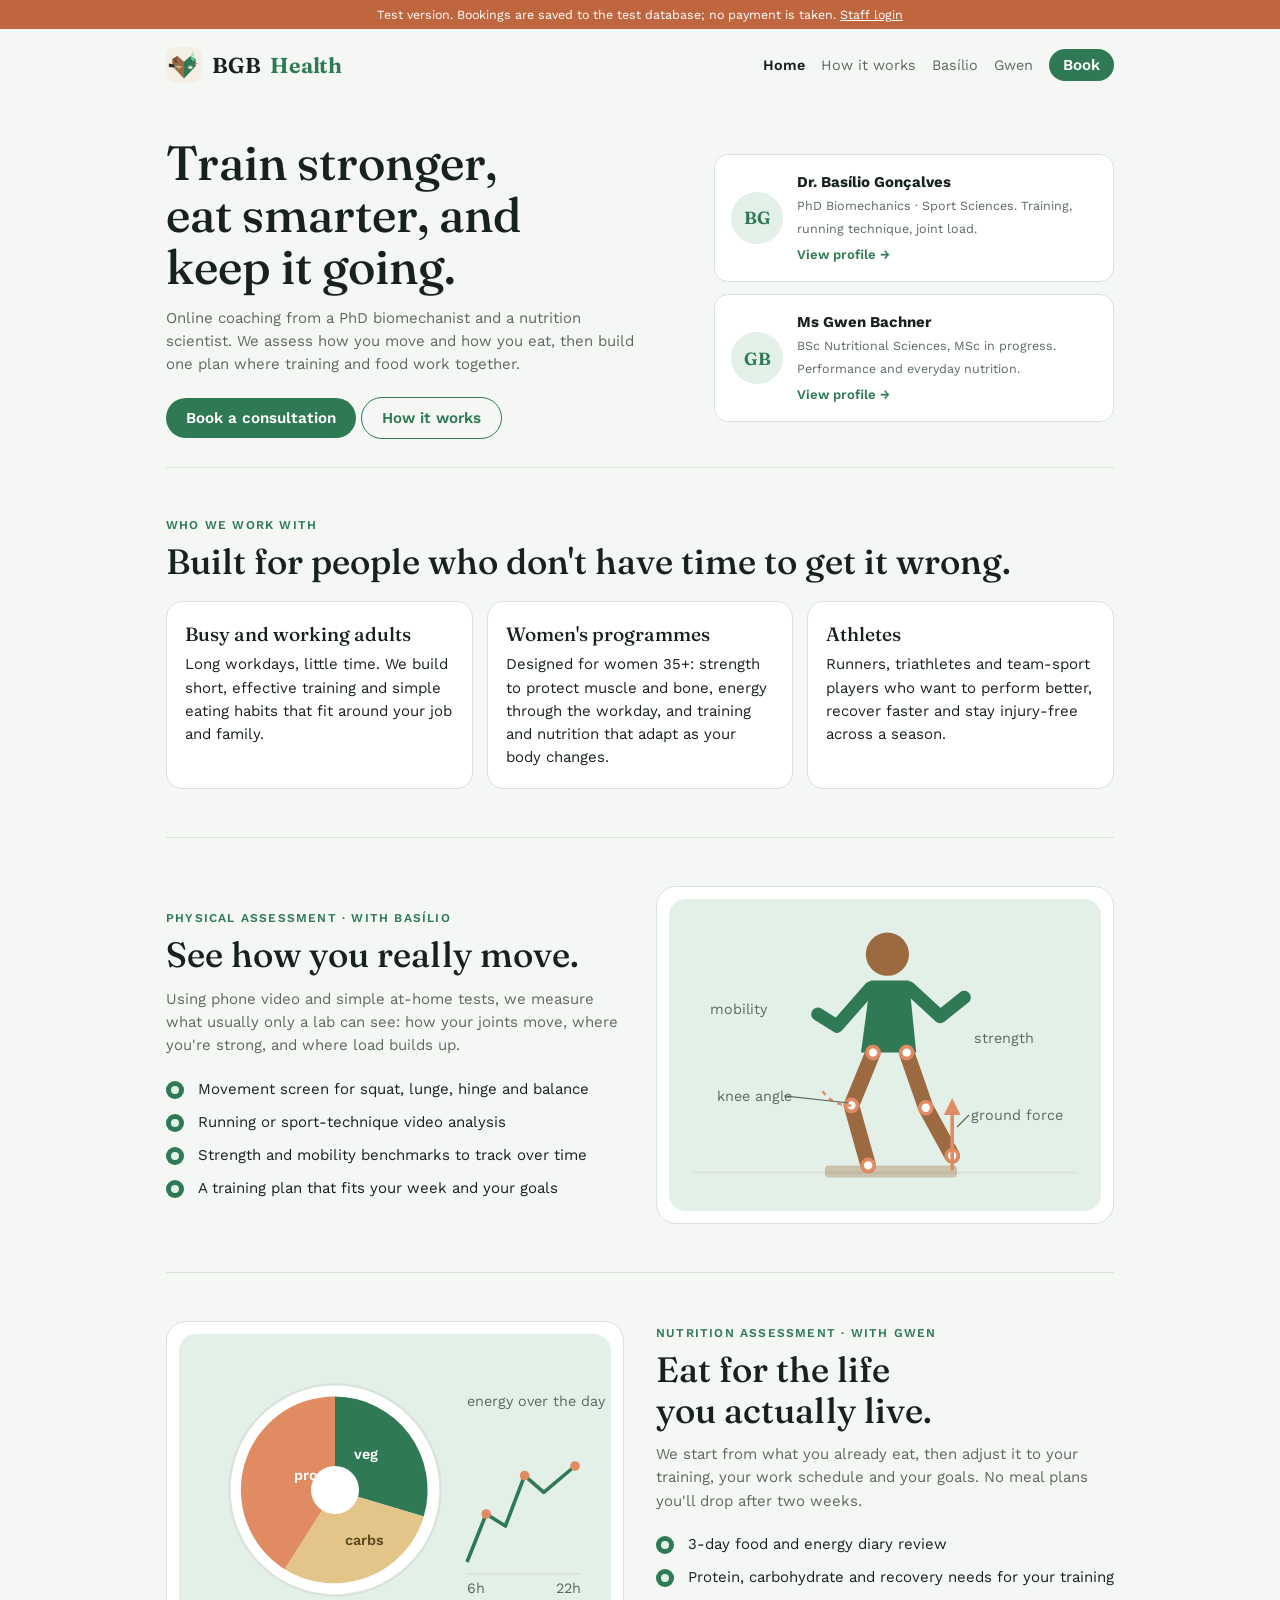
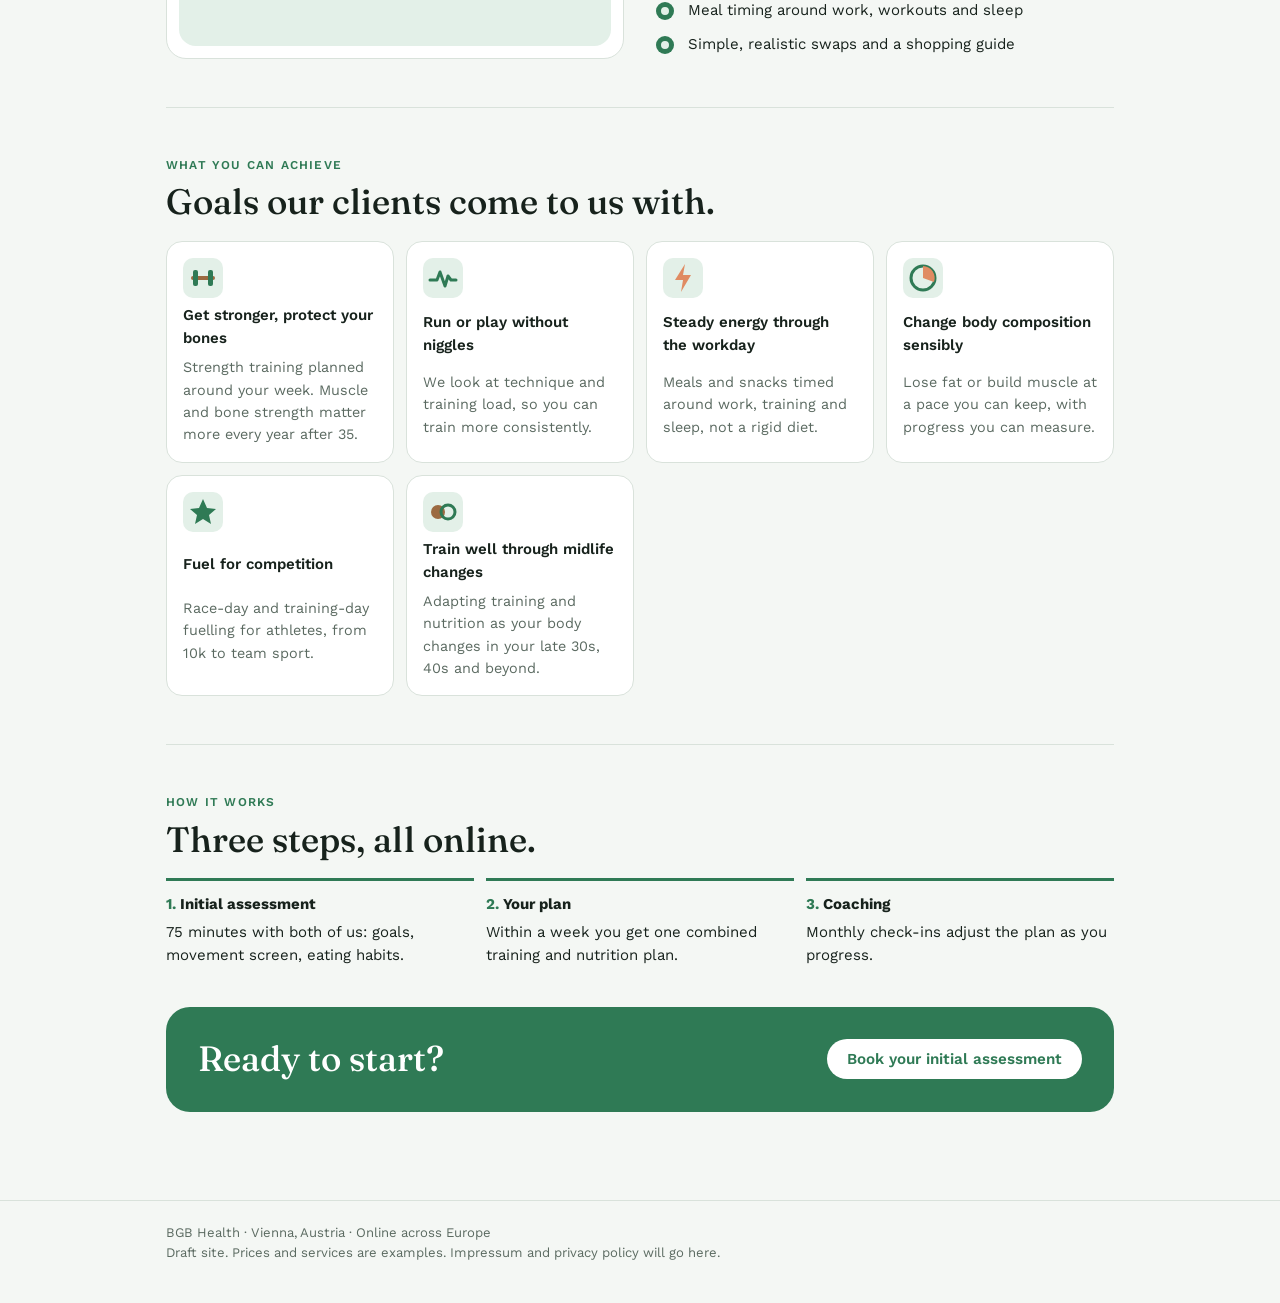
==== site/index.html @ d1dfbdf4 "BGB Health site and bookings, moved from perry Co-Authored-By: Claude Opus 5.5 <noreply@anthropic.co" ====
<!doctype html>
<html lang="en"><head><meta charset="utf-8"><meta name="viewport" content="width=device-width, initial-scale=1">
<script>if(window.top!==window.self){try{window.top.location.replace(location.href)}catch(e){}}</script>
<link rel="manifest" href="manifest.webmanifest"><link rel="icon" href="../bgb-icon.svg" type="image/svg+xml"><link rel="apple-touch-icon" href="../bgb-192.png"><meta name="theme-color" content="#2f7a55">
<title>BGB Health</title>
<link rel="stylesheet" href="https://fonts.googleapis.com/css2?family=Fraunces:opsz,wght@9..144,500;9..144,650&family=Work+Sans:wght@400;500;600&display=swap">
<link rel="stylesheet" href="site.css">
</head><body>
<div class="draft">Test version. Bookings are saved to the test database; no payment is taken. <a href="../bookings/">Staff login</a></div>
<div class="w">
<header><a href="index.html" class="logo" style="display:flex;align-items:center;gap:10px;color:inherit;text-decoration:none"><img src="../bgb-icon.svg" alt="" width="36" height="36" style="border-radius:9px">BGB <span>Health</span></a>
<nav class="topnav"><a href="index.html" class=on>Home</a><a href="index.html#how">How it works</a><a href="basilio.html">Basílio</a><a href="gwen.html">Gwen</a><a class="btn" href="book.html" style="padding:7px 14px;color:#fff;margin-left:16px">Book</a></nav></header>
<div class="hero">
 <div>
  <h1>Train stronger, eat smarter, and keep it going.</h1>
  <p class="lede">Online coaching from a PhD biomechanist and a nutrition scientist. We assess how you move and how you eat, then build one plan where training and food work together.</p>
  <a class="btn" href="book.html">Book a consultation</a> <a class="btn ghost" href="#how">How it works</a>
 </div>
 <div class="team" id="about">
  <a class="person" href="basilio.html"><div class="av">BG</div><div><b>Dr. Basílio Gonçalves</b><small>PhD Biomechanics · Sport Sciences. Training, running technique, joint load.</small><span class="more">View profile →</span></div></a>
  <a class="person" href="gwen.html"><div class="av">GB</div><div><b>Ms Gwen Bachner</b><small>BSc Nutritional Sciences, MSc in progress. Performance and everyday nutrition.</small><span class="more">View profile →</span></div></a>
 </div>
</div>

<section class="band">
 <p class="eyebrow">Who we work with</p>
 <h2 class="h2">Built for people who don't have time to get it wrong.</h2>
 <div class="aud">
  <div><b>Busy and working adults</b>Long workdays, little time. We build short, effective training and simple eating habits that fit around your job and family.</div>
  <div><b>Women's programmes</b>Designed for women 35+: strength to protect muscle and bone, energy through the workday, and training and nutrition that adapt as your body changes.</div>
  <div><b>Athletes</b>Runners, triathletes and team-sport players who want to perform better, recover faster and stay injury-free across a season.</div>
 </div>
</section>

<section class="band" id="how">
 <div class="split">
  <div>
   <p class="eyebrow">Physical assessment · with Basílio</p>
   <h2 class="h2">See how you really move.</h2>
   <p class="lede">Using phone video and simple at-home tests, we measure what usually only a lab can see: how your joints move, where you're strong, and where load builds up.</p>
   <ul class="ticks"><li>Movement screen for squat, lunge, hinge and balance</li><li>Running or sport-technique video analysis</li><li>Strength and mobility benchmarks to track over time</li><li>A training plan that fits your week and your goals</li></ul>
  </div>
  <div class="art"><svg viewBox="0 0 360 260" role="img" aria-label="Geometric figure with measured joints and force arrows">
<rect x="0" y="0" width="360" height="260" rx="14" fill="var(--accent2)"/>
<line x1="20" y1="228" x2="340" y2="228" stroke="var(--line)" stroke-width="2"/>
<rect x="130" y="222" width="110" height="10" rx="3" fill="#9b6a41" opacity=".35"/>
<circle cx="182" cy="46" r="18" fill="#9b6a41"/>
<polygon points="168,68 200,68 206,128 160,128" fill="#2f7a55"/>
<polyline points="168,74 140,106 124,96" fill="none" stroke="#2f7a55" stroke-width="11" stroke-linecap="round" stroke-linejoin="round"/>
<polyline points="200,74 226,98 246,82" fill="none" stroke="#2f7a55" stroke-width="11" stroke-linecap="round" stroke-linejoin="round"/>
<polyline points="170,128 152,172 166,222" fill="none" stroke="#9b6a41" stroke-width="13" stroke-linecap="round" stroke-linejoin="round"/>
<polyline points="198,128 214,174 236,214" fill="none" stroke="#9b6a41" stroke-width="13" stroke-linecap="round" stroke-linejoin="round"/>
<g fill="#fff" stroke="#e08b62" stroke-width="3"><circle cx="170" cy="128" r="5"/><circle cx="152" cy="172" r="5"/><circle cx="166" cy="222" r="5"/><circle cx="198" cy="128" r="5"/><circle cx="214" cy="174" r="5"/><circle cx="236" cy="214" r="5"/></g>
<path d="M152 172 A26 26 0 0 1 128 160" fill="none" stroke="#e08b62" stroke-width="2" stroke-dasharray="4 4"/>
<line x1="236" y1="226" x2="236" y2="176" stroke="#e08b62" stroke-width="3"/><polygon points="229,180 236,166 243,180" fill="#e08b62"/>
<g font-family="Work Sans,sans-serif" font-size="12" fill="var(--muted)"><text x="40" y="168">knee angle</text><text x="252" y="184">ground force</text><text x="254" y="120">strength</text><text x="34" y="96">mobility</text></g>
<g fill="none" stroke="var(--muted)" stroke-width="1"><line x1="96" y1="164" x2="150" y2="170"/><line x1="250" y1="180" x2="240" y2="190"/></g>
</svg></div>
 </div>
</section>

<section class="band">
 <div class="split rev">
  <div>
   <p class="eyebrow">Nutrition assessment · with Gwen</p>
   <h2 class="h2">Eat for the life you actually live.</h2>
   <p class="lede">We start from what you already eat, then adjust it to your training, your work schedule and your goals. No meal plans you'll drop after two weeks.</p>
   <ul class="ticks"><li>3-day food and energy diary review</li><li>Protein, carbohydrate and recovery needs for your training</li><li>Meal timing around work, workouts and sleep</li><li>Simple, realistic swaps and a shopping guide</li></ul>
  </div>
  <div class="art"><svg viewBox="0 0 360 260" role="img" aria-label="Geometric plate split into food groups with an energy timeline">
<rect width="360" height="260" rx="14" fill="var(--accent2)"/>
<circle cx="130" cy="130" r="88" fill="#fff" stroke="var(--line)" stroke-width="2"/>
<path d="M130 130 L130 52 A78 78 0 0 1 204 152Z" fill="#2f7a55"/>
<path d="M130 130 L204 152 A78 78 0 0 1 88 196Z" fill="#e3c58a"/>
<path d="M130 130 L88 196 A78 78 0 0 1 130 52Z" fill="#e08b62"/>
<circle cx="130" cy="130" r="20" fill="#fff"/>
<g font-family="Work Sans,sans-serif" font-size="12" fill="#fff" font-weight="600"><text x="146" y="104">veg</text><text x="96" y="122">protein</text></g>
<text x="138" y="176" font-family="Work Sans,sans-serif" font-size="12" fill="#5b4a20" font-weight="600">carbs</text>
<g font-family="Work Sans,sans-serif" font-size="12" fill="var(--muted)"><text x="240" y="60">energy over the day</text><text x="240" y="216">6h</text><text x="314" y="216">22h</text></g>
<polyline points="240,190 256,150 272,160 288,118 304,132 330,110" fill="none" stroke="#2f7a55" stroke-width="3" stroke-linejoin="round"/>
<line x1="240" y1="200" x2="334" y2="200" stroke="var(--line)" stroke-width="2"/>
<g fill="#e08b62"><circle cx="256" cy="150" r="4"/><circle cx="288" cy="118" r="4"/><circle cx="330" cy="110" r="4"/></g>
</svg></div>
 </div>
</section>

<section class="band">
 <p class="eyebrow">What you can achieve</p>
 <h2 class="h2">Goals our clients come to us with.</h2>
 <div class="goals"><div class="goal"><svg viewBox="0 0 40 40" aria-hidden="true"><rect width="40" height="40" rx="10" fill="var(--accent2)"/><rect x="8" y="18" width="24" height="4" rx="2" fill="#9b6a41"/><rect x="10" y="12" width="5" height="16" rx="2" fill="#2f7a55"/><rect x="25" y="12" width="5" height="16" rx="2" fill="#2f7a55"/></svg><b>Get stronger, protect your bones</b><span>Strength training planned around your week. Muscle and bone strength matter more every year after 35.</span></div><div class="goal"><svg viewBox="0 0 40 40" aria-hidden="true"><rect width="40" height="40" rx="10" fill="var(--accent2)"/><polyline points="7,22 14,22 17,14 22,28 25,18 28,22 33,22" fill="none" stroke="#2f7a55" stroke-width="3" stroke-linecap="round" stroke-linejoin="round"/></svg><b>Run or play without niggles</b><span>We look at technique and training load, so you can train more consistently.</span></div><div class="goal"><svg viewBox="0 0 40 40" aria-hidden="true"><rect width="40" height="40" rx="10" fill="var(--accent2)"/><path d="M22 6 L12 22 H20 L18 34 L28 17 H20Z" fill="#e08b62"/></svg><b>Steady energy through the workday</b><span>Meals and snacks timed around work, training and sleep, not a rigid diet.</span></div><div class="goal"><svg viewBox="0 0 40 40" aria-hidden="true"><rect width="40" height="40" rx="10" fill="var(--accent2)"/><circle cx="20" cy="20" r="12" fill="none" stroke="#2f7a55" stroke-width="3"/><path d="M20 20 L20 8 A12 12 0 0 1 31 24Z" fill="#e08b62"/></svg><b>Change body composition sensibly</b><span>Lose fat or build muscle at a pace you can keep, with progress you can measure.</span></div><div class="goal"><svg viewBox="0 0 40 40" aria-hidden="true"><rect width="40" height="40" rx="10" fill="var(--accent2)"/><polygon points="20,7 24,16 33,17 26,23 28,32 20,27 12,32 14,23 7,17 16,16" fill="#2f7a55"/></svg><b>Fuel for competition</b><span>Race-day and training-day fuelling for athletes, from 10k to team sport.</span></div><div class="goal"><svg viewBox="0 0 40 40" aria-hidden="true"><rect width="40" height="40" rx="10" fill="var(--accent2)"/><circle cx="15" cy="20" r="7" fill="#9b6a41"/><circle cx="25" cy="20" r="7" fill="none" stroke="#2f7a55" stroke-width="3"/></svg><b>Train well through midlife changes</b><span>Adapting training and nutrition as your body changes in your late 30s, 40s and beyond.</span></div></div>
</section>

<section class="band">
 <p class="eyebrow">How it works</p>
 <h2 class="h2">Three steps, all online.</h2>
 <div class="steps3">
  <div><b>Initial assessment</b>75 minutes with both of us: goals, movement screen, eating habits.</div>
  <div><b>Your plan</b>Within a week you get one combined training and nutrition plan.</div>
  <div><b>Coaching</b>Monthly check-ins adjust the plan as you progress.</div>
 </div>
 <div class="cta"><h2 class="h2">Ready to start?</h2><a class="btn" href="book.html">Book your initial assessment</a></div>
</section>
</div>
<footer><div class="w">BGB Health · Vienna, Austria · Online across Europe<br>Draft site. Prices and services are examples. Impressum and privacy policy will go here.</div></footer>
</body></html>
---- site/site.css ----
:root{--bg:#f4f7f4;--card:#fff;--fg:#17221c;--muted:#5b6a61;--line:#d9e2db;--accent:#2f7a55;--accent2:#e3f0e8;--warm:#c0663e;
--display:"Fraunces",Georgia,serif;--body:"Work Sans",system-ui,sans-serif}
@media (prefers-color-scheme:dark){:root{--bg:#111714;--card:#19211d;--fg:#e4ece6;--muted:#95a59b;--line:#2a3630;--accent:#5fbf8c;--accent2:#1f3329;--warm:#e08b62;color-scheme:dark}}
*{box-sizing:border-box}
body{margin:0;background:var(--bg);color:var(--fg);font-family:var(--body);font-size:15px;line-height:1.55}
.w{max-width:980px;margin:0 auto;padding:0 max(16px,env(safe-area-inset-left,0px))}
.draft{background:var(--warm);color:#fff;font-size:.78rem;text-align:center;padding:5px 12px}
.draft a{color:#fff}
header{padding:18px 0;display:flex;justify-content:space-between;align-items:center;gap:12px}
.logo{font-family:var(--display);font-weight:650;font-size:1.35rem;letter-spacing:-.01em}
.logo span{color:var(--accent)}
nav a{color:var(--muted);text-decoration:none;margin-left:16px;font-size:.9rem}
.hero{padding:36px 0 28px;display:grid;grid-template-columns:1.3fr 1fr;gap:28px;align-items:center}
@media(max-width:760px){.hero{grid-template-columns:1fr}nav{display:none}}
h1{font-family:var(--display);font-weight:500;font-size:clamp(2rem,5vw,3rem);line-height:1.08;margin:0 0 14px;text-wrap:balance}
.lede{color:var(--muted);max-width:52ch;margin:0 0 20px}
.btn{display:inline-block;background:var(--accent);color:#fff;border:0;border-radius:999px;padding:11px 20px;font:600 .95rem var(--body);cursor:pointer;text-decoration:none}
.btn.ghost{background:transparent;color:var(--accent);border:1.5px solid var(--accent)}
.btn:disabled{opacity:.4;cursor:not-allowed}
.btn:focus-visible,button:focus-visible,input:focus-visible,textarea:focus-visible{outline:2px solid var(--accent);outline-offset:2px}
.team{display:grid;gap:12px}
.person{background:var(--card);border:1px solid var(--line);border-radius:14px;padding:16px;display:flex;gap:14px;align-items:center}
.av{width:52px;height:52px;border-radius:50%;background:var(--accent2);color:var(--accent);display:grid;place-items:center;font:650 1.1rem var(--display);flex:none}
.person b{display:block}.person small{color:var(--muted)}
section{padding:28px 0}
h2{font-family:var(--display);font-weight:500;font-size:1.6rem;margin:0 0 6px}
.sub{color:var(--muted);margin:0 0 18px}
.steps{display:flex;gap:8px;margin-bottom:18px;flex-wrap:wrap}
.steps span{font-size:.8rem;padding:4px 12px;border-radius:999px;background:var(--card);border:1px solid var(--line);color:var(--muted)}
.steps span.on{background:var(--accent);border-color:var(--accent);color:#fff}
.svc{display:grid;grid-template-columns:repeat(auto-fill,minmax(230px,1fr));gap:12px}
.s{background:var(--card);border:1.5px solid var(--line);border-radius:14px;padding:16px;cursor:pointer;text-align:left;font:inherit;color:inherit;display:flex;flex-direction:column;gap:6px}
.s[aria-pressed="true"]{border-color:var(--accent);background:var(--accent2)}
.s .t{font-weight:600}.s .d{color:var(--muted);font-size:.87rem;flex:1}
.s .m{display:flex;justify-content:space-between;font-size:.85rem;font-variant-numeric:tabular-nums}
.tag{font-size:.7rem;text-transform:uppercase;letter-spacing:.07em;color:var(--accent);font-weight:600}
.panel{background:var(--card);border:1px solid var(--line);border-radius:14px;padding:18px}
.days{display:flex;gap:8px;overflow-x:auto;padding-bottom:6px}
.day,.slot{border:1.5px solid var(--line);background:var(--bg);color:var(--fg);border-radius:10px;font:inherit;cursor:pointer}
.day{min-width:64px;padding:8px 6px;text-align:center}
.day small{display:block;color:var(--muted);font-size:.72rem}
.day[aria-pressed="true"],.slot[aria-pressed="true"]{background:var(--accent);border-color:var(--accent);color:#fff}
.day[aria-pressed="true"] small{color:#fff}
.slots{display:grid;grid-template-columns:repeat(auto-fill,minmax(80px,1fr));gap:8px;margin-top:14px}
.slot{padding:8px;font-variant-numeric:tabular-nums}
.slot:disabled{opacity:.35;text-decoration:line-through;cursor:not-allowed}
form{display:grid;gap:12px}
.two{display:grid;grid-template-columns:1fr 1fr;gap:12px}
@media(max-width:560px){.two{grid-template-columns:1fr}}
label{display:grid;gap:4px;font-size:.87rem;color:var(--muted)}
input,textarea{font:inherit;color:var(--fg);background:var(--bg);border:1px solid var(--line);border-radius:8px;padding:9px 10px;width:100%}
.check{display:flex;gap:8px;align-items:flex-start}.check input{width:auto;margin-top:4px}
.sum{display:flex;justify-content:space-between;flex-wrap:wrap;gap:8px;padding:12px 14px;border-radius:10px;background:var(--accent2);margin-bottom:6px;font-size:.92rem}
.nav{display:flex;justify-content:space-between;margin-top:16px;gap:10px}
.done{text-align:center;padding:30px 10px}
.done .ok{width:56px;height:56px;border-radius:50%;background:var(--accent);color:#fff;display:grid;place-items:center;font-size:1.6rem;margin:0 auto 12px}
footer{border-top:1px solid var(--line);padding:22px 0 40px;color:var(--muted);font-size:.82rem}
.topnav a.on{color:var(--fg);font-weight:600}
.band{padding:48px 0;border-top:1px solid var(--line)}
.eyebrow{font-size:.75rem;text-transform:uppercase;letter-spacing:.1em;color:var(--accent);font-weight:600;margin:0 0 8px}
.h2{font-family:var(--display);font-weight:500;font-size:clamp(1.6rem,4vw,2.2rem);line-height:1.15;margin:0 0 12px;text-wrap:balance}
.split{display:grid;grid-template-columns:1fr 1fr;gap:32px;align-items:center}
.split.rev>:first-child{order:2}
@media(max-width:760px){.split{grid-template-columns:1fr}.split.rev>:first-child{order:0}}
.art{background:var(--card);border:1px solid var(--line);border-radius:20px;padding:12px}
.art svg{width:100%;height:auto;display:block}
.ticks{list-style:none;padding:0;margin:14px 0 0;display:grid;gap:10px}
.ticks li{display:grid;grid-template-columns:22px 1fr;gap:10px}
.ticks li:before{content:"";width:18px;height:18px;margin-top:3px;border-radius:50%;background:var(--accent2);box-shadow:inset 0 0 0 5px var(--accent)}
.aud{display:grid;grid-template-columns:repeat(3,1fr);gap:14px;margin-top:18px}
@media(max-width:760px){.aud{grid-template-columns:1fr}}
.aud div{background:var(--card);border:1px solid var(--line);border-radius:16px;padding:18px}
.aud b{font-family:var(--display);font-weight:500;font-size:1.2rem;display:block;margin-bottom:4px}
.goals{display:grid;grid-template-columns:repeat(auto-fill,minmax(200px,1fr));gap:12px;margin-top:18px}
.goal{background:var(--card);border:1px solid var(--line);border-radius:16px;padding:16px;display:grid;gap:6px}
.goal svg{width:40px;height:40px}
.goal b{font-weight:600}.goal span{color:var(--muted);font-size:.9rem}
.steps3{display:grid;grid-template-columns:repeat(3,1fr);gap:12px;margin-top:18px;counter-reset:s}
@media(max-width:620px){.steps3{grid-template-columns:1fr}}
.steps3 div{border-top:3px solid var(--accent);padding-top:12px}
.steps3 b{display:block;margin-bottom:4px}
.steps3 b:before{counter-increment:s;content:counter(s) ". ";color:var(--accent)}
.cta{background:var(--accent);color:#fff;border-radius:24px;padding:32px;display:flex;justify-content:space-between;gap:16px;align-items:center;flex-wrap:wrap;margin:40px 0}
.cta .h2{color:#fff;margin:0}.cta .btn{background:#fff;color:var(--accent)}
a.person{color:inherit;text-decoration:none}
a.person:hover{border-color:var(--accent)}
.more{color:var(--accent);font-size:.82rem;font-weight:600;margin-top:4px;display:block}
.cvhero{display:grid;grid-template-columns:auto 1fr;gap:22px;align-items:center;padding:32px 0}
@media(max-width:560px){.cvhero{grid-template-columns:1fr}}
.big-av{width:120px;height:120px;border-radius:30px;background:var(--accent2);color:var(--accent);display:grid;place-items:center;font:650 2.4rem var(--display)}
.chips{display:flex;flex-wrap:wrap;gap:8px;margin-top:12px}
.chips span{border:1px solid var(--line);background:var(--card);border-radius:999px;padding:4px 12px;font-size:.85rem}
.tl{position:relative;margin:18px 0 0;padding:0 0 0 22px;list-style:none;display:grid;gap:18px}
.tl:before{content:"";position:absolute;left:6px;top:6px;bottom:6px;width:2px;background:var(--line)}
.tl li{position:relative}
.tl li:before{content:"";position:absolute;left:-21px;top:6px;width:12px;height:12px;border-radius:50%;background:var(--accent)}
.tl small{color:var(--accent);font-weight:600;text-transform:uppercase;letter-spacing:.06em;font-size:.72rem}
.tl b{display:block}.tl span{color:var(--muted);font-size:.92rem}
.stats{display:grid;grid-template-columns:repeat(3,1fr);gap:12px;margin-top:18px}
.stats div{background:var(--card);border:1px solid var(--line);border-radius:16px;padding:16px}
.stats b{font:500 1.5rem var(--display);display:block;color:var(--accent)}
.stats span{font-size:.85rem;color:var(--muted)}
.todo{font-size:.8rem;color:var(--warm)}
header{flex-wrap:wrap}
@media(max-width:760px){nav.topnav{display:flex!important;align-items:center}nav.topnav a:not(.btn){display:none}nav.topnav a.btn{margin-left:0!important}}
.topnav{display:flex;align-items:center}
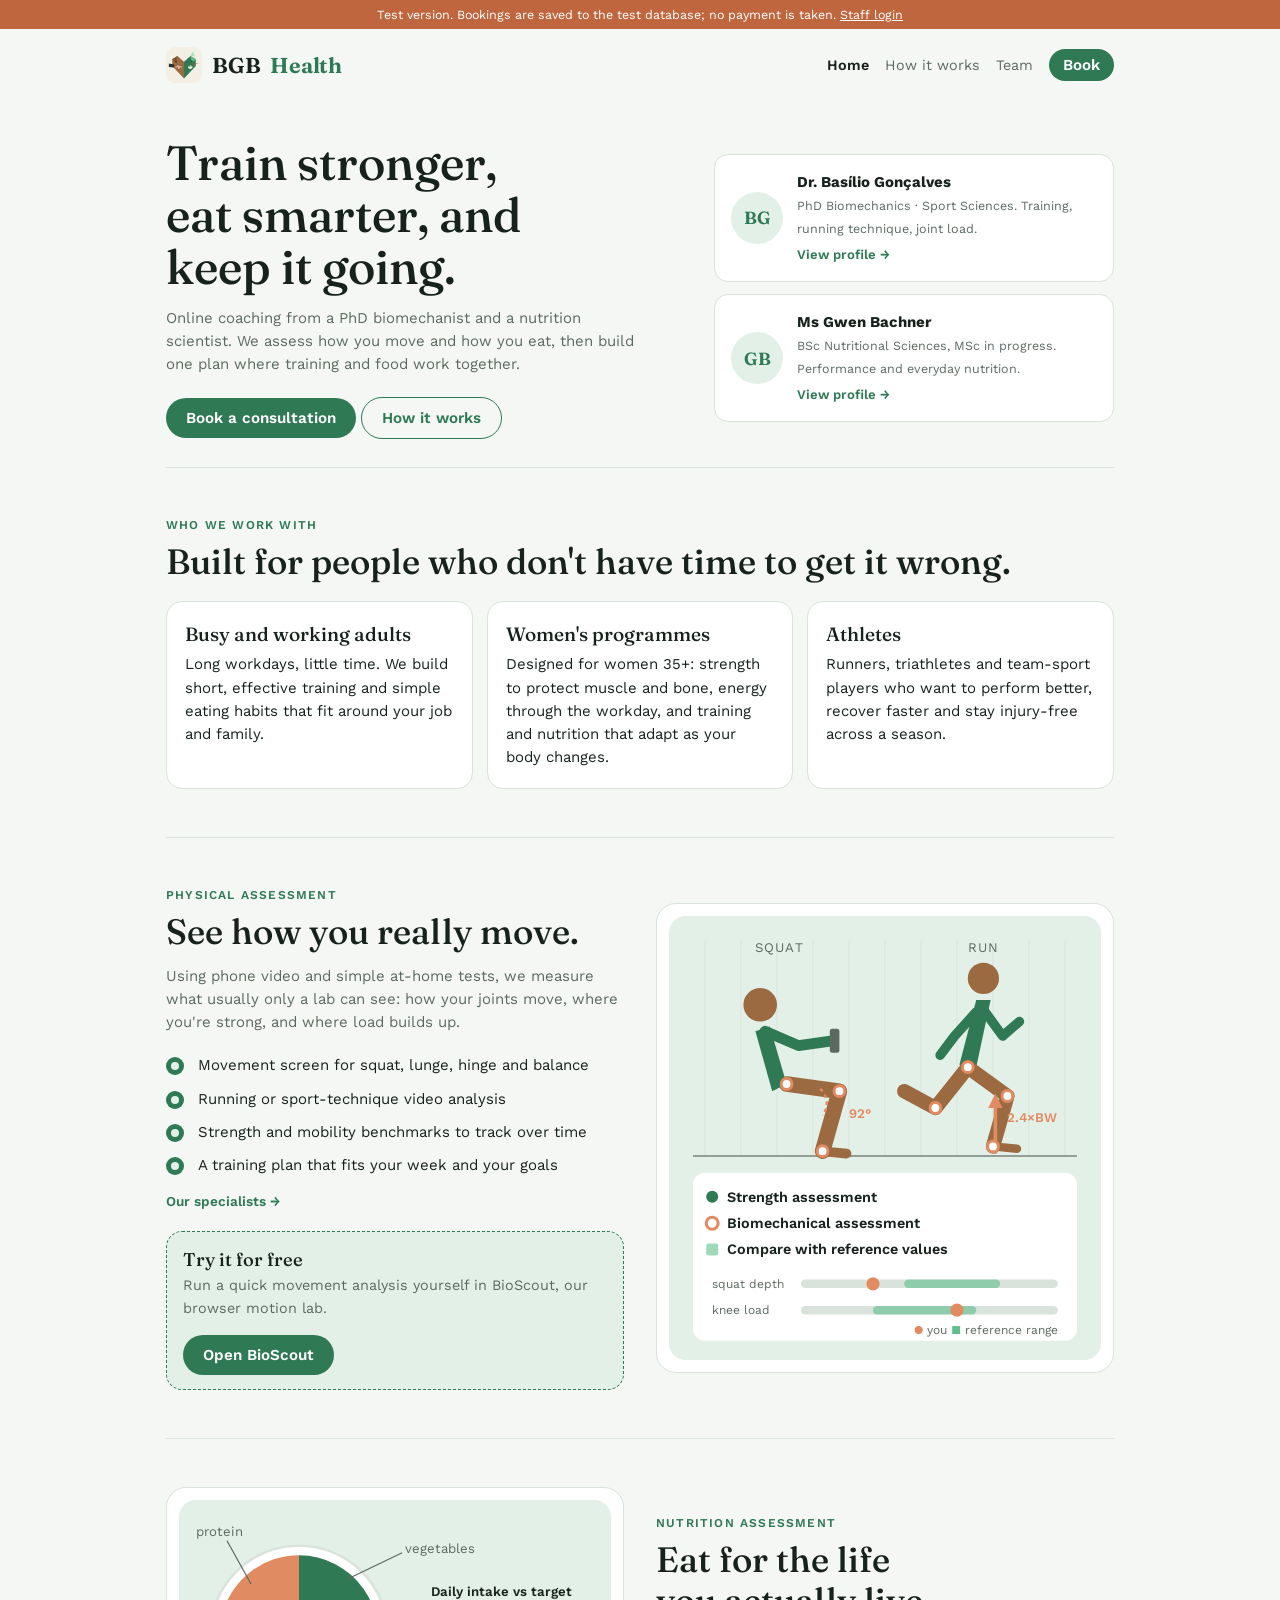
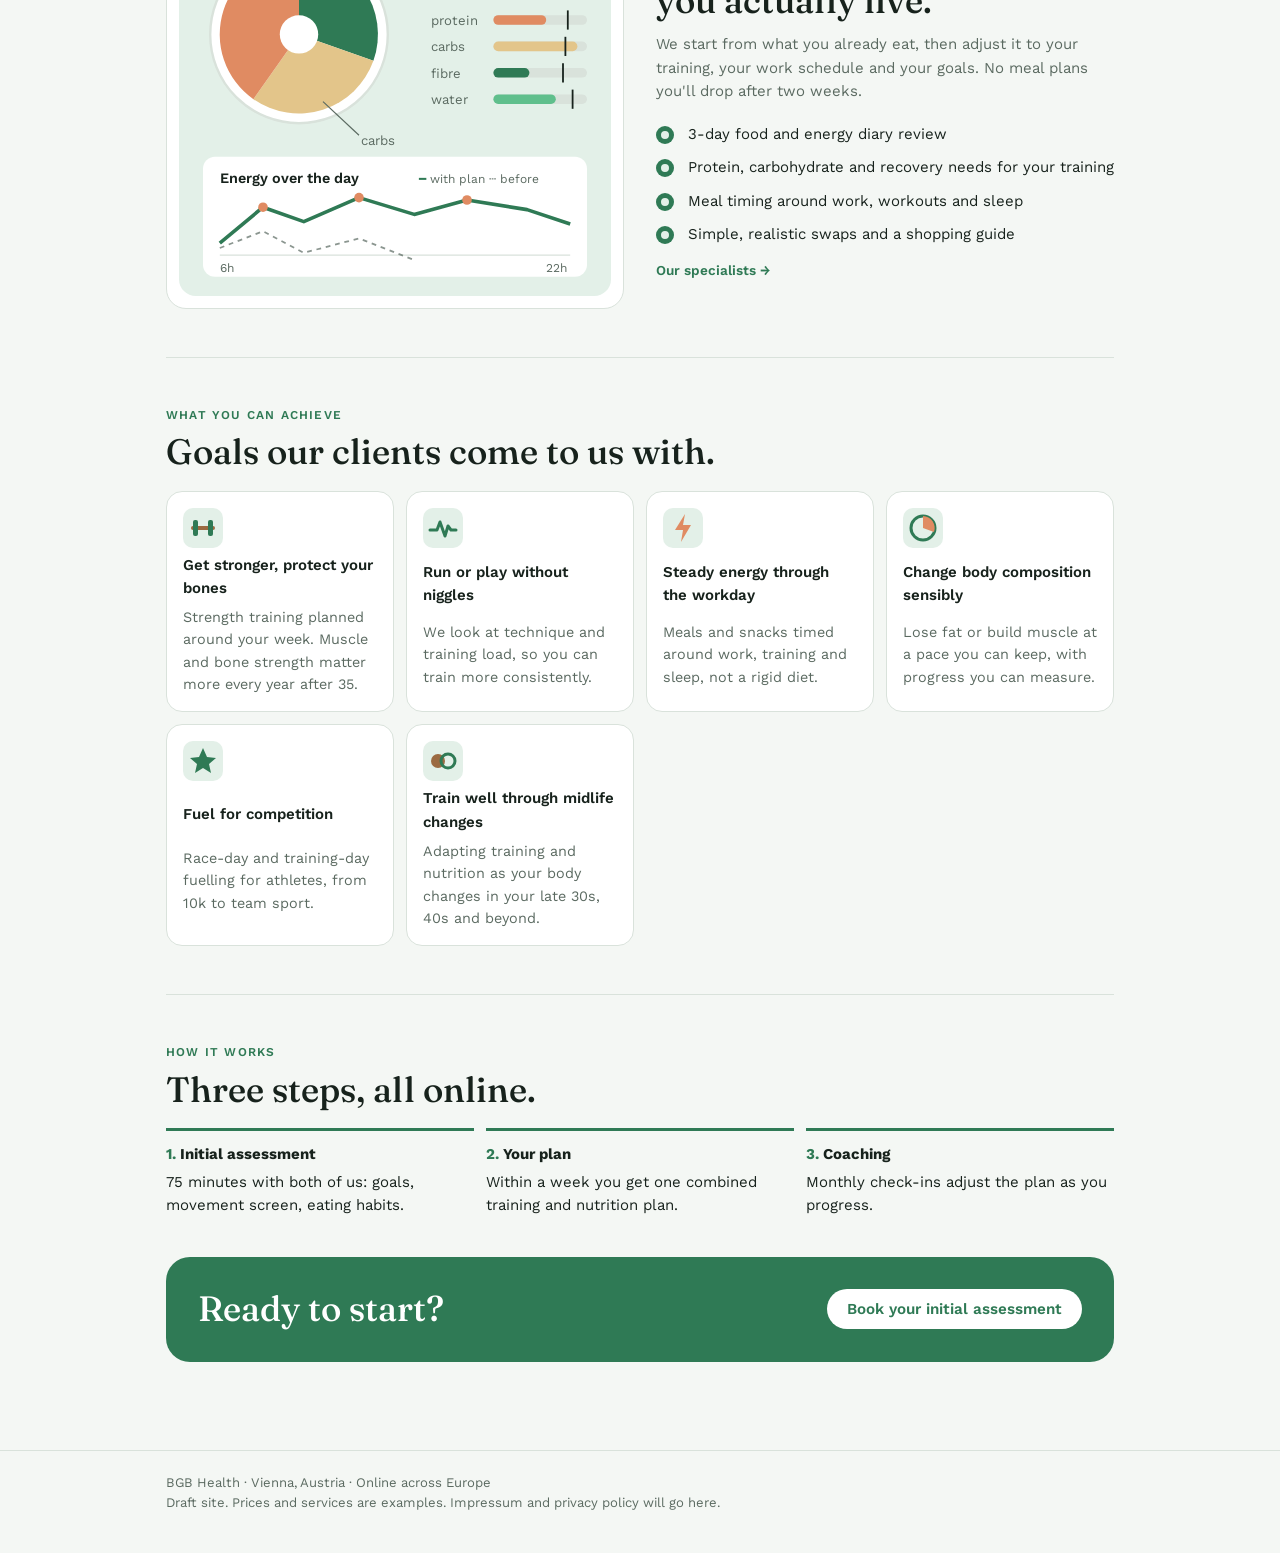
==== commit 460278ba: "Richer assessment illustrations, team page, try-for-free BioScout link Co-Authored-By: Claude Opus 5" ====
--- a/site/index.html
+++ b/site/index.html
@@ -9,7 +9,7 @@
 <div class="draft">Test version. Bookings are saved to the test database; no payment is taken. <a href="../bookings/">Staff login</a></div>
 <div class="w">
 <header><a href="index.html" class="logo" style="display:flex;align-items:center;gap:10px;color:inherit;text-decoration:none"><img src="../bgb-icon.svg" alt="" width="36" height="36" style="border-radius:9px">BGB <span>Health</span></a>
-<nav class="topnav"><a href="index.html" class=on>Home</a><a href="index.html#how">How it works</a><a href="basilio.html">Basílio</a><a href="gwen.html">Gwen</a><a class="btn" href="book.html" style="padding:7px 14px;color:#fff;margin-left:16px">Book</a></nav></header>
+<nav class="topnav"><a href="index.html" class=on>Home</a><a href="index.html#how">How it works</a><a href="team.html">Team</a><a class="btn" href="book.html" style="padding:7px 14px;color:#fff;margin-left:16px">Book</a></nav></header>
 <div class="hero">
  <div>
   <h1>Train stronger, eat smarter, and keep it going.</h1>
@@ -35,51 +35,78 @@
 <section class="band" id="how">
  <div class="split">
   <div>
-   <p class="eyebrow">Physical assessment · with Basílio</p>
+   <p class="eyebrow">Physical assessment</p>
    <h2 class="h2">See how you really move.</h2>
    <p class="lede">Using phone video and simple at-home tests, we measure what usually only a lab can see: how your joints move, where you're strong, and where load builds up.</p>
    <ul class="ticks"><li>Movement screen for squat, lunge, hinge and balance</li><li>Running or sport-technique video analysis</li><li>Strength and mobility benchmarks to track over time</li><li>A training plan that fits your week and your goals</li></ul>
+   <p class="spec"><a href="team.html#basilio">Our specialists →</a></p>
+   <div class="try"><div><b>Try it for free</b><span>Run a quick movement analysis yourself in BioScout, our browser motion lab.</span></div><a class="btn" href="https://basgoncalves.github.io/bioscout-web/?lab=1#viewHome" target="_blank" rel="noopener">Open BioScout</a></div>
   </div>
-  <div class="art"><svg viewBox="0 0 360 260" role="img" aria-label="Geometric figure with measured joints and force arrows">
-<rect x="0" y="0" width="360" height="260" rx="14" fill="var(--accent2)"/>
-<line x1="20" y1="228" x2="340" y2="228" stroke="var(--line)" stroke-width="2"/>
-<rect x="130" y="222" width="110" height="10" rx="3" fill="#9b6a41" opacity=".35"/>
-<circle cx="182" cy="46" r="18" fill="#9b6a41"/>
-<polygon points="168,68 200,68 206,128 160,128" fill="#2f7a55"/>
-<polyline points="168,74 140,106 124,96" fill="none" stroke="#2f7a55" stroke-width="11" stroke-linecap="round" stroke-linejoin="round"/>
-<polyline points="200,74 226,98 246,82" fill="none" stroke="#2f7a55" stroke-width="11" stroke-linecap="round" stroke-linejoin="round"/>
-<polyline points="170,128 152,172 166,222" fill="none" stroke="#9b6a41" stroke-width="13" stroke-linecap="round" stroke-linejoin="round"/>
-<polyline points="198,128 214,174 236,214" fill="none" stroke="#9b6a41" stroke-width="13" stroke-linecap="round" stroke-linejoin="round"/>
-<g fill="#fff" stroke="#e08b62" stroke-width="3"><circle cx="170" cy="128" r="5"/><circle cx="152" cy="172" r="5"/><circle cx="166" cy="222" r="5"/><circle cx="198" cy="128" r="5"/><circle cx="214" cy="174" r="5"/><circle cx="236" cy="214" r="5"/></g>
-<path d="M152 172 A26 26 0 0 1 128 160" fill="none" stroke="#e08b62" stroke-width="2" stroke-dasharray="4 4"/>
-<line x1="236" y1="226" x2="236" y2="176" stroke="#e08b62" stroke-width="3"/><polygon points="229,180 236,166 243,180" fill="#e08b62"/>
-<g font-family="Work Sans,sans-serif" font-size="12" fill="var(--muted)"><text x="40" y="168">knee angle</text><text x="252" y="184">ground force</text><text x="254" y="120">strength</text><text x="34" y="96">mobility</text></g>
-<g fill="none" stroke="var(--muted)" stroke-width="1"><line x1="96" y1="164" x2="150" y2="170"/><line x1="250" y1="180" x2="240" y2="190"/></g>
-</svg></div>
+  <div class="art"><svg viewBox="0 0 360 370" role="img" aria-label="A squatting and a running figure with measured joints, plus a comparison with reference values">
+<rect width="360" height="370" rx="14" fill="var(--accent2)"/>
+<g stroke="var(--line)" stroke-width="1" opacity=".7"><line x1="30" y1="20" x2="30" y2="200"/><line x1="60" y1="20" x2="60" y2="200"/><line x1="90" y1="20" x2="90" y2="200"/><line x1="120" y1="20" x2="120" y2="200"/><line x1="150" y1="20" x2="150" y2="200"/><line x1="180" y1="20" x2="180" y2="200"/><line x1="210" y1="20" x2="210" y2="200"/><line x1="240" y1="20" x2="240" y2="200"/><line x1="270" y1="20" x2="270" y2="200"/><line x1="300" y1="20" x2="300" y2="200"/><line x1="330" y1="20" x2="330" y2="200"/></g>
+<line x1="20" y1="200" x2="340" y2="200" stroke="var(--muted)" stroke-width="1.5" opacity=".6"/>
+<text x="92" y="30" text-anchor="middle" font-family="Work Sans,sans-serif" font-size="11" fill="var(--muted)" letter-spacing="1">SQUAT</text>
+<text x="262" y="30" text-anchor="middle" font-family="Work Sans,sans-serif" font-size="11" fill="var(--muted)" letter-spacing="1">RUN</text>
+
+<line x1="40" y1="154" x2="40" y2="154"/>
+<polyline points="98,140 142,146 128,196" fill="none" stroke="#9b6a41" stroke-width="13" stroke-linecap="round" stroke-linejoin="round"/><polyline points="128,196 148,198" fill="none" stroke="#9b6a41" stroke-width="8" stroke-linecap="round" stroke-linejoin="round"/>
+<polygon points="98,140 84,92 72,96 86,146" fill="#2f7a55"/>
+<circle cx="76" cy="74" r="14" fill="#9b6a41"/>
+<polyline points="80,96 108,108 136,104" fill="none" stroke="#2f7a55" stroke-width="9" stroke-linecap="round" stroke-linejoin="round"/>
+<rect x="134" y="94" width="8" height="20" rx="2" fill="var(--muted)"/><rect x="34" y="94" width="8" height="20" rx="2" fill="var(--muted)" opacity="0"/>
+<path d="M142 146 m-16 -2 a16 16 0 0 1 2 22" fill="none" stroke="#e08b62" stroke-width="2" stroke-dasharray="3 3"/>
+<text x="150" y="168" font-family="Work Sans,sans-serif" font-size="11" fill="#e08b62" font-weight="600">92°</text>
+<circle cx="98" cy="140" r="4.5" fill="#fff" stroke="#e08b62" stroke-width="2.5"/><circle cx="142" cy="146" r="4.5" fill="#fff" stroke="#e08b62" stroke-width="2.5"/><circle cx="128" cy="196" r="4.5" fill="#fff" stroke="#e08b62" stroke-width="2.5"/>
+<circle cx="262" cy="52" r="13" fill="#9b6a41"/>
+<polygon points="256,70 268,70 256,126 242,124" fill="#2f7a55"/>
+<polyline points="262,78 278,100 292,88" fill="none" stroke="#2f7a55" stroke-width="8" stroke-linecap="round" stroke-linejoin="round"/><polyline points="256,80 238,100 226,116" fill="none" stroke="#2f7a55" stroke-width="8" stroke-linecap="round" stroke-linejoin="round"/>
+<polyline points="249,126 282,150 270,192" fill="none" stroke="#9b6a41" stroke-width="12" stroke-linecap="round" stroke-linejoin="round"/><polyline points="270,192 290,194" fill="none" stroke="#9b6a41" stroke-width="7" stroke-linecap="round" stroke-linejoin="round"/>
+<polyline points="249,126 222,160 196,146" fill="none" stroke="#9b6a41" stroke-width="12" stroke-linecap="round" stroke-linejoin="round"/>
+<line x1="272" y1="198" x2="272" y2="156" stroke="#e08b62" stroke-width="3"/><polygon points="266,160 272,148 278,160" fill="#e08b62"/>
+<text x="282" y="172" font-family="Work Sans,sans-serif" font-size="11" fill="#e08b62" font-weight="600">2.4×BW</text>
+<circle cx="249" cy="126" r="4.5" fill="#fff" stroke="#e08b62" stroke-width="2.5"/><circle cx="282" cy="150" r="4.5" fill="#fff" stroke="#e08b62" stroke-width="2.5"/><circle cx="270" cy="192" r="4.5" fill="#fff" stroke="#e08b62" stroke-width="2.5"/><circle cx="222" cy="160" r="4.5" fill="#fff" stroke="#e08b62" stroke-width="2.5"/>
+<g font-family="Work Sans,sans-serif" font-size="12">
+<rect x="20" y="214" width="320" height="140" rx="10" fill="var(--card)"/>
+<circle cx="36" cy="234" r="5" fill="#2f7a55"/><text x="48" y="238" fill="var(--fg)" font-weight="600">Strength assessment</text>
+<circle cx="36" cy="256" r="5" fill="#fff" stroke="#e08b62" stroke-width="2.5"/><text x="48" y="260" fill="var(--fg)" font-weight="600">Biomechanical assessment</text>
+<rect x="31" y="273" width="10" height="10" rx="2" fill="#5fbf8c" opacity=".6"/><text x="48" y="282" fill="var(--fg)" font-weight="600">Compare with reference values</text>
+<text x="36" y="310" font-size="10" fill="var(--muted)">squat depth</text><rect x="110" y="303" width="214" height="7" rx="3.5" fill="var(--line)"/><rect x="196" y="303" width="80" height="7" rx="3.5" fill="#5fbf8c" opacity=".6"/><circle cx="170" cy="306.5" r="5.5" fill="#e08b62"/>
+<text x="36" y="332" font-size="10" fill="var(--muted)">knee load</text><rect x="110" y="325" width="214" height="7" rx="3.5" fill="var(--line)"/><rect x="170" y="325" width="86" height="7" rx="3.5" fill="#5fbf8c" opacity=".6"/><circle cx="240" cy="328.5" r="5.5" fill="#e08b62"/>
+<text x="324" y="348" text-anchor="end" font-size="10" fill="var(--muted)"><tspan fill="#e08b62">●</tspan> you  <tspan fill="#5fbf8c">■</tspan> reference range</text>
+</g></svg></div>
  </div>
 </section>
 
 <section class="band">
  <div class="split rev">
   <div>
-   <p class="eyebrow">Nutrition assessment · with Gwen</p>
+   <p class="eyebrow">Nutrition assessment</p>
    <h2 class="h2">Eat for the life you actually live.</h2>
    <p class="lede">We start from what you already eat, then adjust it to your training, your work schedule and your goals. No meal plans you'll drop after two weeks.</p>
    <ul class="ticks"><li>3-day food and energy diary review</li><li>Protein, carbohydrate and recovery needs for your training</li><li>Meal timing around work, workouts and sleep</li><li>Simple, realistic swaps and a shopping guide</li></ul>
+   <p class="spec"><a href="team.html#gwen">Our specialists →</a></p>
   </div>
-  <div class="art"><svg viewBox="0 0 360 260" role="img" aria-label="Geometric plate split into food groups with an energy timeline">
-<rect width="360" height="260" rx="14" fill="var(--accent2)"/>
-<circle cx="130" cy="130" r="88" fill="#fff" stroke="var(--line)" stroke-width="2"/>
-<path d="M130 130 L130 52 A78 78 0 0 1 204 152Z" fill="#2f7a55"/>
-<path d="M130 130 L204 152 A78 78 0 0 1 88 196Z" fill="#e3c58a"/>
-<path d="M130 130 L88 196 A78 78 0 0 1 130 52Z" fill="#e08b62"/>
-<circle cx="130" cy="130" r="20" fill="#fff"/>
-<g font-family="Work Sans,sans-serif" font-size="12" fill="#fff" font-weight="600"><text x="146" y="104">veg</text><text x="96" y="122">protein</text></g>
-<text x="138" y="176" font-family="Work Sans,sans-serif" font-size="12" fill="#5b4a20" font-weight="600">carbs</text>
-<g font-family="Work Sans,sans-serif" font-size="12" fill="var(--muted)"><text x="240" y="60">energy over the day</text><text x="240" y="216">6h</text><text x="314" y="216">22h</text></g>
-<polyline points="240,190 256,150 272,160 288,118 304,132 330,110" fill="none" stroke="#2f7a55" stroke-width="3" stroke-linejoin="round"/>
-<line x1="240" y1="200" x2="334" y2="200" stroke="var(--line)" stroke-width="2"/>
-<g fill="#e08b62"><circle cx="256" cy="150" r="4"/><circle cx="288" cy="118" r="4"/><circle cx="330" cy="110" r="4"/></g>
+  <div class="art"><svg viewBox="0 0 360 330" role="img" aria-label="Plate split into food groups, daily macros compared with targets and energy over the day">
+<rect width="360" height="330" rx="14" fill="var(--accent2)"/>
+<circle cx="100" cy="112" r="74" fill="#fff" stroke="var(--line)" stroke-width="2"/>
+<path d="M100 112 L100 46 A66 66 0 0 1 162 134Z" fill="#2f7a55"/>
+<path d="M100 112 L162 134 A66 66 0 0 1 62 166Z" fill="#e3c58a"/>
+<path d="M100 112 L62 166 A66 66 0 0 1 100 46Z" fill="#e08b62"/>
+<circle cx="100" cy="112" r="16" fill="#fff"/>
+<g font-family="Work Sans,sans-serif" font-size="11" fill="var(--muted)"><line x1="140" y1="66" x2="186" y2="44" stroke="var(--muted)"/><text x="188" y="44">vegetables</text>
+<line x1="44" y1="92" x2="18" y2="70" stroke="var(--muted)" opacity="0"/><text x="14" y="30">protein</text><line x1="40" y1="34" x2="60" y2="70" stroke="var(--muted)"/>
+<line x1="120" y1="168" x2="150" y2="196" stroke="var(--muted)"/><text x="152" y="204">carbs</text></g>
+<g font-family="Work Sans,sans-serif" font-size="11"><text x="210" y="80" fill="var(--fg)" font-weight="600">Daily intake vs target</text>
+<text x="210" y="104" fill="var(--muted)">protein</text><rect x="262" y="96" width="78" height="8" rx="4" fill="var(--line)"/><rect x="262" y="96" width="44" height="8" rx="4" fill="#e08b62"/><line x1="324" y1="92" x2="324" y2="108" stroke="var(--fg)" stroke-width="1.5"/><text x="210" y="126" fill="var(--muted)">carbs</text><rect x="262" y="118" width="78" height="8" rx="4" fill="var(--line)"/><rect x="262" y="118" width="70" height="8" rx="4" fill="#e3c58a"/><line x1="322" y1="114" x2="322" y2="130" stroke="var(--fg)" stroke-width="1.5"/><text x="210" y="148" fill="var(--muted)">fibre</text><rect x="262" y="140" width="78" height="8" rx="4" fill="var(--line)"/><rect x="262" y="140" width="30" height="8" rx="4" fill="#2f7a55"/><line x1="320" y1="136" x2="320" y2="152" stroke="var(--fg)" stroke-width="1.5"/><text x="210" y="170" fill="var(--muted)">water</text><rect x="262" y="162" width="78" height="8" rx="4" fill="var(--line)"/><rect x="262" y="162" width="52" height="8" rx="4" fill="#5fbf8c"/><line x1="328" y1="158" x2="328" y2="174" stroke="var(--fg)" stroke-width="1.5"/>
+</g>
+<rect x="20" y="214" width="320" height="100" rx="10" fill="var(--card)"/>
+<text x="34" y="236" font-family="Work Sans,sans-serif" font-size="12" fill="var(--fg)" font-weight="600">Energy over the day</text>
+<line x1="34" y1="296" x2="326" y2="296" stroke="var(--line)"/>
+<polyline points="34,286 70,256 104,268 150,248 196,262 240,250 290,258 326,270" fill="none" stroke="#2f7a55" stroke-width="3" stroke-linejoin="round"/>
+<polyline points="34,290 70,276 104,294 150,282 196,300" fill="none" stroke="var(--muted)" stroke-width="1.5" stroke-dasharray="4 4" opacity=".7"/>
+<g fill="#e08b62"><circle cx="70" cy="256" r="4"/><circle cx="150" cy="248" r="4"/><circle cx="240" cy="250" r="4"/></g>
+<g font-family="Work Sans,sans-serif" font-size="10" fill="var(--muted)"><text x="34" y="310">6h</text><text x="306" y="310">22h</text><text x="200" y="236"><tspan fill="#2f7a55">━</tspan> with plan  ┄ before</text></g>
 </svg></div>
  </div>
 </section>
--- a/site/site.css
+++ b/site/site.css
@@ -105,3 +105,10 @@
 header{flex-wrap:wrap}
 @media(max-width:760px){nav.topnav{display:flex!important;align-items:center}nav.topnav a:not(.btn){display:none}nav.topnav a.btn{margin-left:0!important}}
 .topnav{display:flex;align-items:center}
+
+.spec{margin:14px 0 0;font-size:.85rem}.spec a{color:var(--accent);font-weight:600;text-decoration:none}
+.try{margin-top:18px;display:flex;gap:14px;align-items:center;justify-content:space-between;flex-wrap:wrap;border:1.5px dashed var(--accent);border-radius:16px;padding:14px 16px;background:var(--accent2)}
+.try b{display:block;font-family:var(--display);font-weight:500;font-size:1.15rem}.try span{color:var(--muted);font-size:.9rem}
+.roles{display:grid;grid-template-columns:1fr 1fr;gap:16px;margin-top:20px}@media(max-width:700px){.roles{grid-template-columns:1fr}}
+.role{background:var(--card);border:1px solid var(--line);border-radius:20px;padding:22px;display:grid;gap:10px;scroll-margin-top:20px}
+.role h3{margin:0;font-family:var(--display);font-weight:500;font-size:1.4rem}
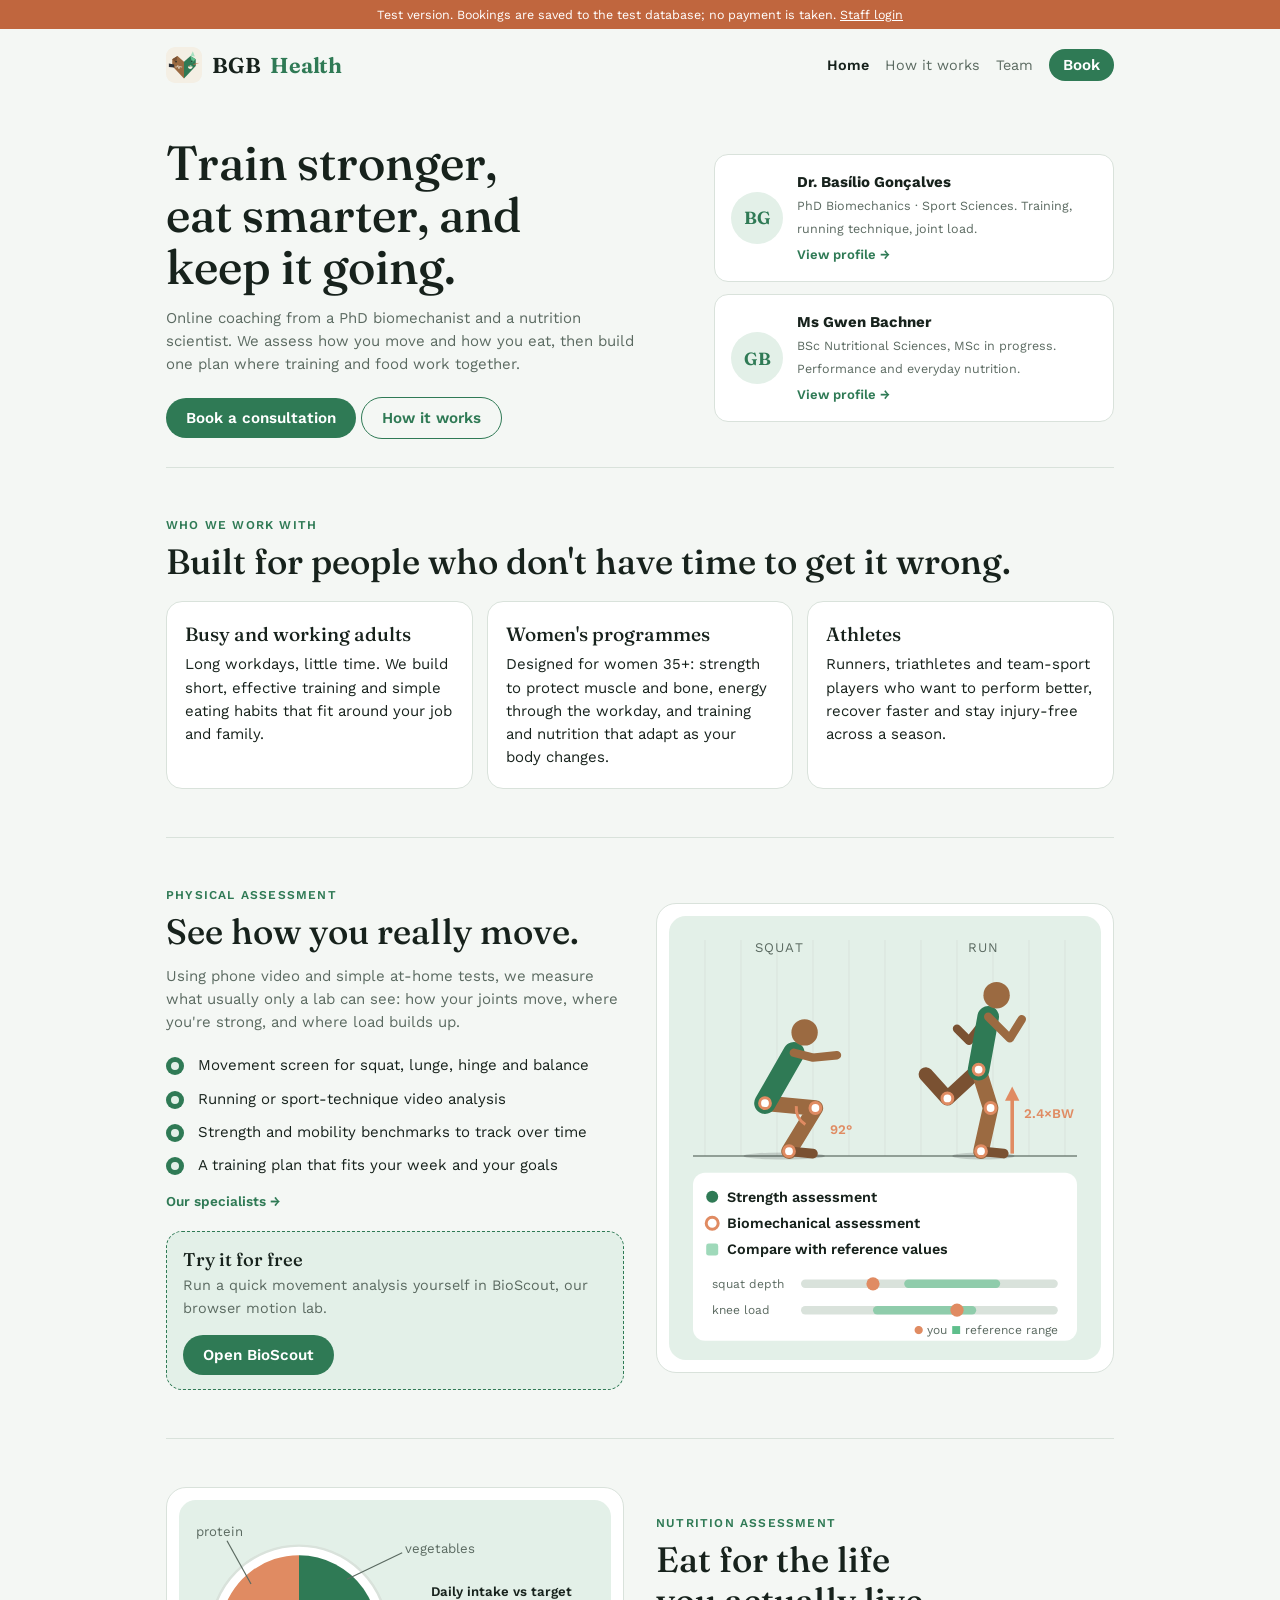
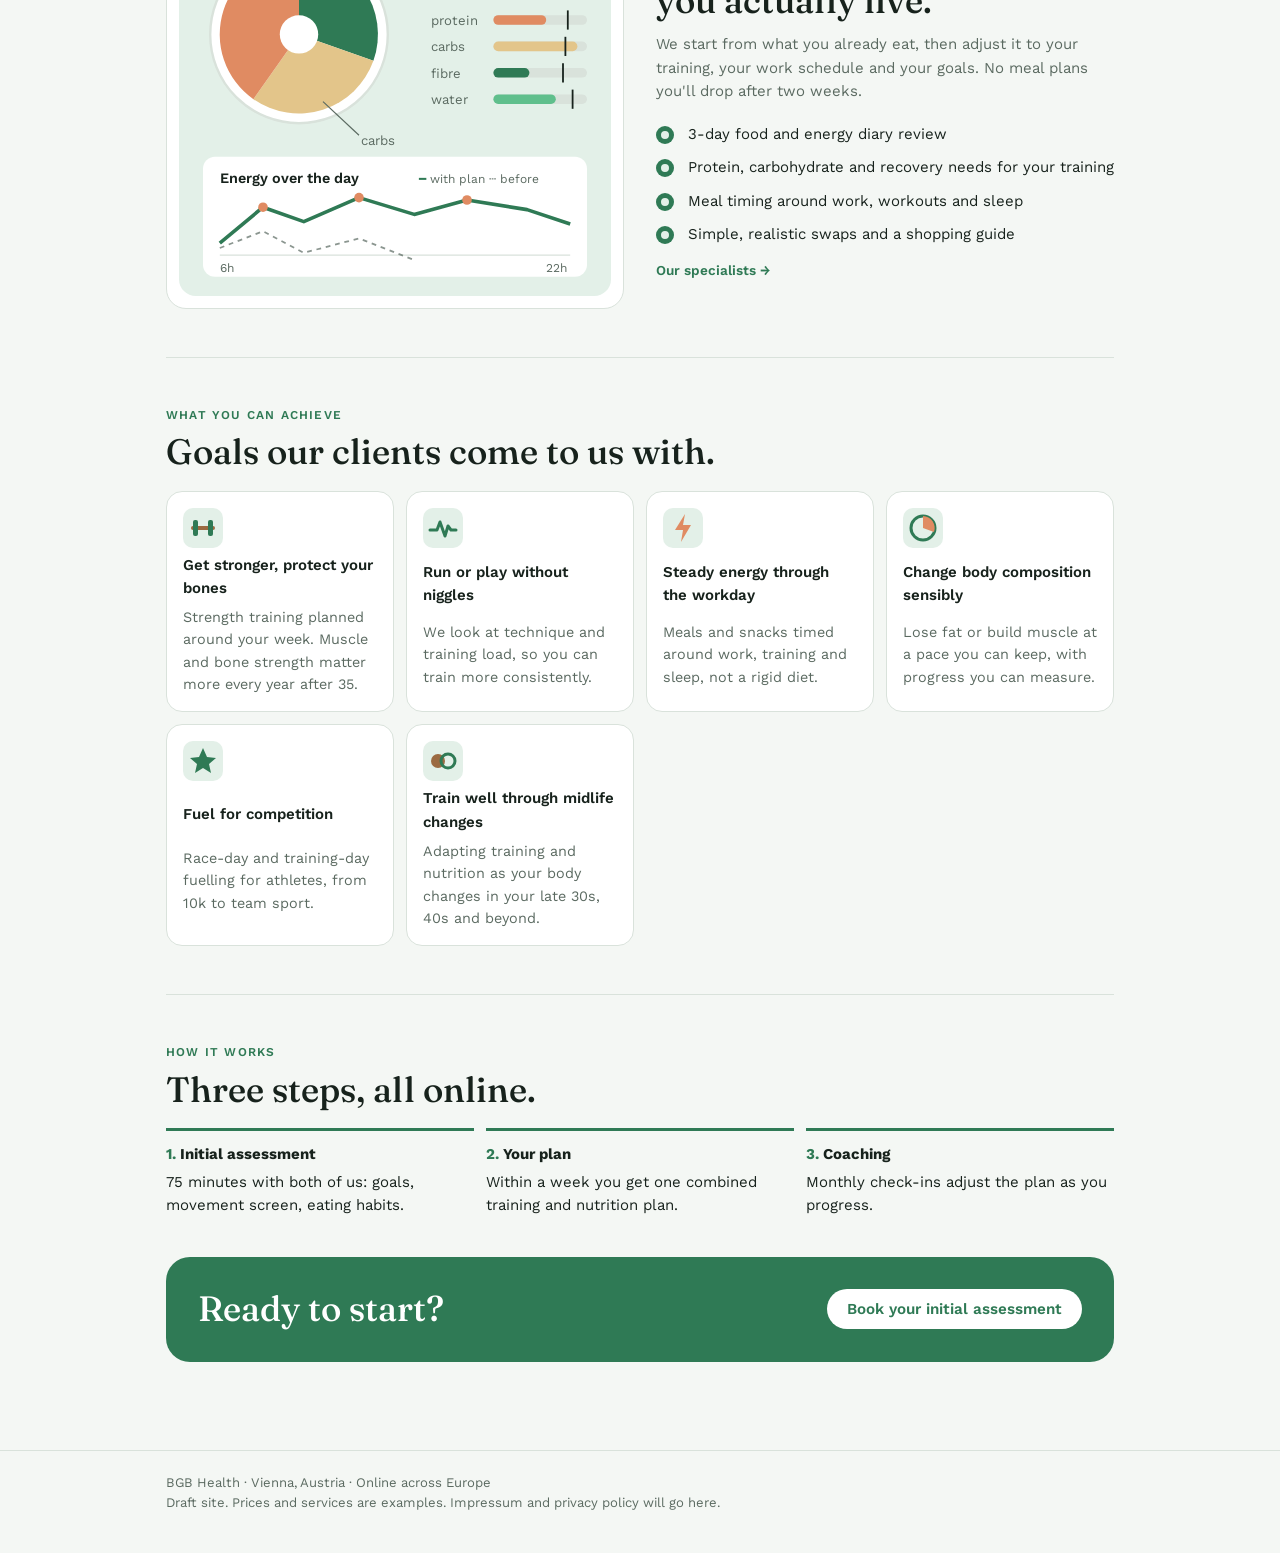
==== commit 4ae4930d: "Redraw squat and running figures with proper proportions Co-Authored-By: Claude Opus 5.5 <noreply@an" ====
--- a/site/index.html
+++ b/site/index.html
@@ -48,24 +48,28 @@
 <line x1="20" y1="200" x2="340" y2="200" stroke="var(--muted)" stroke-width="1.5" opacity=".6"/>
 <text x="92" y="30" text-anchor="middle" font-family="Work Sans,sans-serif" font-size="11" fill="var(--muted)" letter-spacing="1">SQUAT</text>
 <text x="262" y="30" text-anchor="middle" font-family="Work Sans,sans-serif" font-size="11" fill="var(--muted)" letter-spacing="1">RUN</text>
-
-<line x1="40" y1="154" x2="40" y2="154"/>
-<polyline points="98,140 142,146 128,196" fill="none" stroke="#9b6a41" stroke-width="13" stroke-linecap="round" stroke-linejoin="round"/><polyline points="128,196 148,198" fill="none" stroke="#9b6a41" stroke-width="8" stroke-linecap="round" stroke-linejoin="round"/>
-<polygon points="98,140 84,92 72,96 86,146" fill="#2f7a55"/>
-<circle cx="76" cy="74" r="14" fill="#9b6a41"/>
-<polyline points="80,96 108,108 136,104" fill="none" stroke="#2f7a55" stroke-width="9" stroke-linecap="round" stroke-linejoin="round"/>
-<rect x="134" y="94" width="8" height="20" rx="2" fill="var(--muted)"/><rect x="34" y="94" width="8" height="20" rx="2" fill="var(--muted)" opacity="0"/>
-<path d="M142 146 m-16 -2 a16 16 0 0 1 2 22" fill="none" stroke="#e08b62" stroke-width="2" stroke-dasharray="3 3"/>
-<text x="150" y="168" font-family="Work Sans,sans-serif" font-size="11" fill="#e08b62" font-weight="600">92°</text>
-<circle cx="98" cy="140" r="4.5" fill="#fff" stroke="#e08b62" stroke-width="2.5"/><circle cx="142" cy="146" r="4.5" fill="#fff" stroke="#e08b62" stroke-width="2.5"/><circle cx="128" cy="196" r="4.5" fill="#fff" stroke="#e08b62" stroke-width="2.5"/>
-<circle cx="262" cy="52" r="13" fill="#9b6a41"/>
-<polygon points="256,70 268,70 256,126 242,124" fill="#2f7a55"/>
-<polyline points="262,78 278,100 292,88" fill="none" stroke="#2f7a55" stroke-width="8" stroke-linecap="round" stroke-linejoin="round"/><polyline points="256,80 238,100 226,116" fill="none" stroke="#2f7a55" stroke-width="8" stroke-linecap="round" stroke-linejoin="round"/>
-<polyline points="249,126 282,150 270,192" fill="none" stroke="#9b6a41" stroke-width="12" stroke-linecap="round" stroke-linejoin="round"/><polyline points="270,192 290,194" fill="none" stroke="#9b6a41" stroke-width="7" stroke-linecap="round" stroke-linejoin="round"/>
-<polyline points="249,126 222,160 196,146" fill="none" stroke="#9b6a41" stroke-width="12" stroke-linecap="round" stroke-linejoin="round"/>
-<line x1="272" y1="198" x2="272" y2="156" stroke="#e08b62" stroke-width="3"/><polygon points="266,160 272,148 278,160" fill="#e08b62"/>
-<text x="282" y="172" font-family="Work Sans,sans-serif" font-size="11" fill="#e08b62" font-weight="600">2.4×BW</text>
-<circle cx="249" cy="126" r="4.5" fill="#fff" stroke="#e08b62" stroke-width="2.5"/><circle cx="282" cy="150" r="4.5" fill="#fff" stroke="#e08b62" stroke-width="2.5"/><circle cx="270" cy="192" r="4.5" fill="#fff" stroke="#e08b62" stroke-width="2.5"/><circle cx="222" cy="160" r="4.5" fill="#fff" stroke="#e08b62" stroke-width="2.5"/>
+<g>
+<ellipse cx="96" cy="200" rx="34" ry="3" fill="#000" opacity=".15"/>
+<polyline points="80,156 122,160 100,196" fill="none" stroke="#9b6a41" stroke-width="13" stroke-linecap="round" stroke-linejoin="round"/><polyline points="100,196 120,198" fill="none" stroke="#7a5132" stroke-width="8" stroke-linecap="round" stroke-linejoin="round"/>
+<polyline points="80,156 104,114" fill="none" stroke="#2f7a55" stroke-width="18" stroke-linecap="round" stroke-linejoin="round"/>
+<circle cx="113" cy="97" r="11" fill="#9b6a41"/>
+<polyline points="104,114 120,118 140,116" fill="none" stroke="#9b6a41" stroke-width="7" stroke-linecap="round" stroke-linejoin="round"/>
+<path d="M106.1 158.5 A16 16 0 0 0 113.6 173.8" fill="none" stroke="#e08b62" stroke-width="2.5"/>
+<text x="134" y="182" font-family="Work Sans,sans-serif" font-size="11" fill="#e08b62" font-weight="600">92°</text>
+<circle cx="80" cy="156" r="4.5" fill="#fff" stroke="#e08b62" stroke-width="2.5"/><circle cx="122" cy="160" r="4.5" fill="#fff" stroke="#e08b62" stroke-width="2.5"/><circle cx="100" cy="196" r="4.5" fill="#fff" stroke="#e08b62" stroke-width="2.5"/>
+</g>
+<g>
+<ellipse cx="262" cy="200" rx="26" ry="3" fill="#000" opacity=".15"/>
+<polyline points="258,128 232,152 214,132" fill="none" stroke="#7a5132" stroke-width="12" stroke-linecap="round" stroke-linejoin="round"/>
+<polyline points="266,84 250,104 240,94" fill="none" stroke="#7a5132" stroke-width="7" stroke-linecap="round" stroke-linejoin="round"/>
+<polyline points="258,128 268,160 260,196" fill="none" stroke="#9b6a41" stroke-width="13" stroke-linecap="round" stroke-linejoin="round"/><polyline points="260,196 279,198" fill="none" stroke="#7a5132" stroke-width="8" stroke-linecap="round" stroke-linejoin="round"/>
+<polyline points="258,128 266,84" fill="none" stroke="#2f7a55" stroke-width="18" stroke-linecap="round" stroke-linejoin="round"/>
+<circle cx="273" cy="66" r="11" fill="#9b6a41"/>
+<polyline points="266,84 284,102 294,86" fill="none" stroke="#9b6a41" stroke-width="7" stroke-linecap="round" stroke-linejoin="round"/>
+<line x1="286" y1="198" x2="286" y2="150" stroke="#e08b62" stroke-width="3"/><polygon points="280,154 286,142 292,154" fill="#e08b62"/>
+<text x="296" y="168" font-family="Work Sans,sans-serif" font-size="11" fill="#e08b62" font-weight="600">2.4×BW</text>
+<circle cx="258" cy="128" r="4.5" fill="#fff" stroke="#e08b62" stroke-width="2.5"/><circle cx="268" cy="160" r="4.5" fill="#fff" stroke="#e08b62" stroke-width="2.5"/><circle cx="260" cy="196" r="4.5" fill="#fff" stroke="#e08b62" stroke-width="2.5"/><circle cx="232" cy="152" r="4.5" fill="#fff" stroke="#e08b62" stroke-width="2.5"/>
+</g>
 <g font-family="Work Sans,sans-serif" font-size="12">
 <rect x="20" y="214" width="320" height="140" rx="10" fill="var(--card)"/>
 <circle cx="36" cy="234" r="5" fill="#2f7a55"/><text x="48" y="238" fill="var(--fg)" font-weight="600">Strength assessment</text>
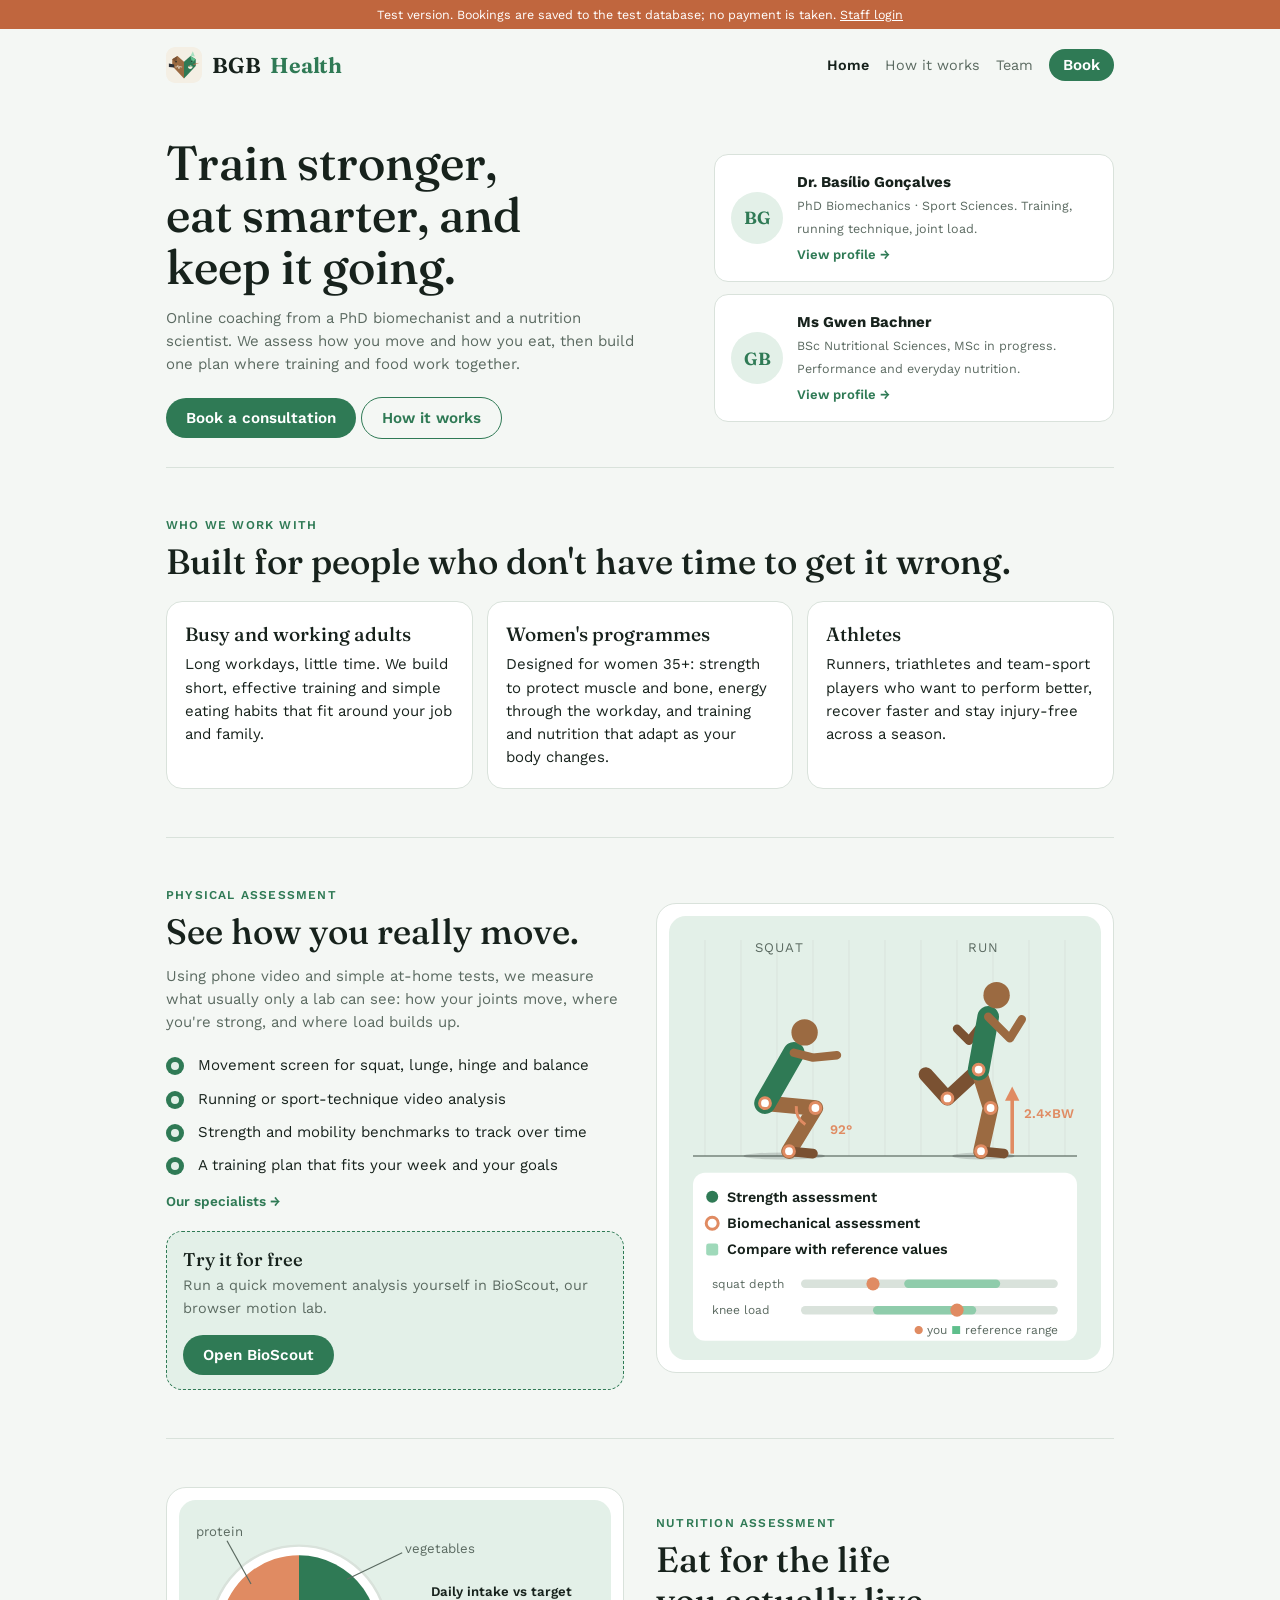
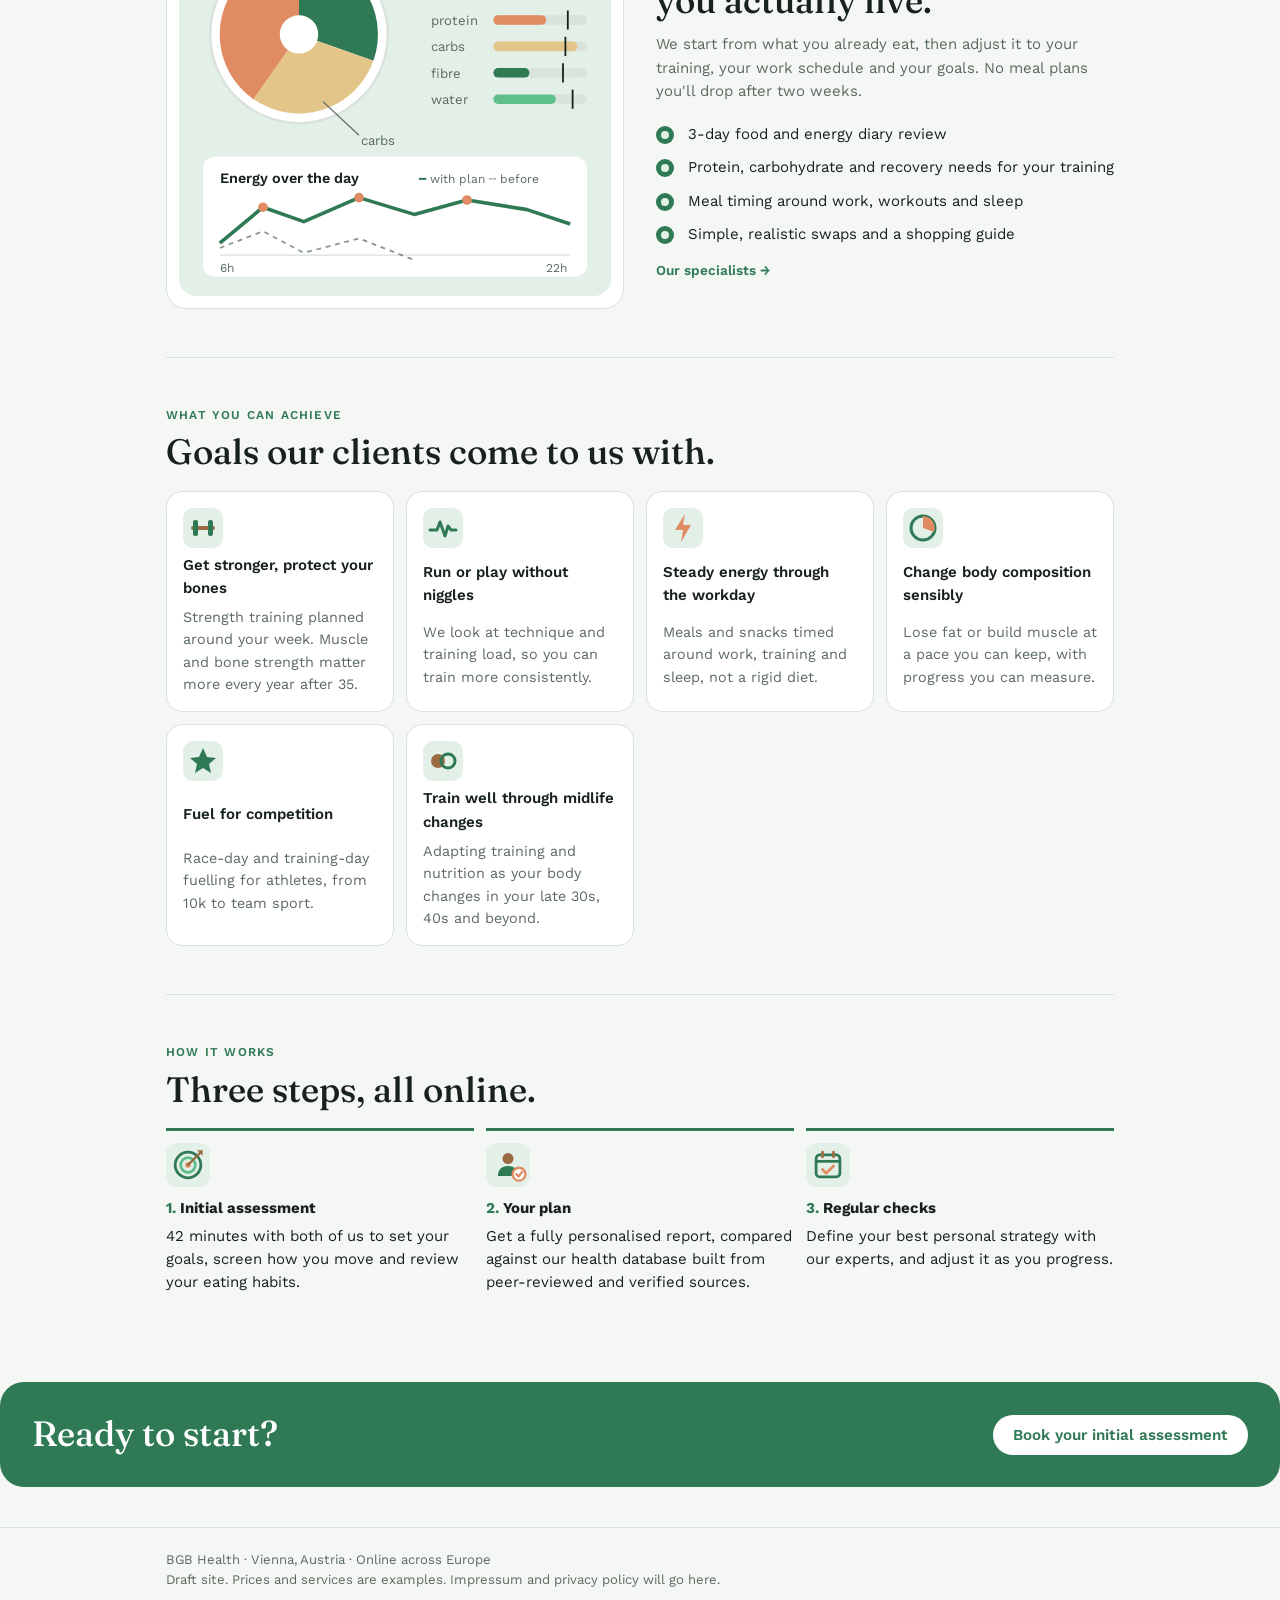
==== commit 82fe2a67: "How it works: 42-min assessment, personalised report, regular checks, with icons Co-Authored-By: Cla" ====
--- a/site/index.html
+++ b/site/index.html
@@ -125,9 +125,10 @@
  <p class="eyebrow">How it works</p>
  <h2 class="h2">Three steps, all online.</h2>
  <div class="steps3">
-  <div><b>Initial assessment</b>75 minutes with both of us: goals, movement screen, eating habits.</div>
-  <div><b>Your plan</b>Within a week you get one combined training and nutrition plan.</div>
-  <div><b>Coaching</b>Monthly check-ins adjust the plan as you progress.</div>
+  <div><svg class="sic" viewBox="0 0 48 48" aria-hidden="true"><rect width="48" height="48" rx="12" fill="var(--accent2)"/><circle cx="24" cy="24" r="14" fill="none" stroke="#2f7a55" stroke-width="3"/><circle cx="24" cy="24" r="8" fill="none" stroke="#5fbf8c" stroke-width="3"/><circle cx="24" cy="24" r="3" fill="#e08b62"/><line x1="24" y1="24" x2="38" y2="10" stroke="#9b6a41" stroke-width="2.5" stroke-linecap="round"/><polygon points="34,8 40,8 40,14" fill="#9b6a41"/></svg><b>Initial assessment</b>42 minutes with both of us to set your goals, screen how you move and review your eating habits.</div>
+  <div><svg class="sic" viewBox="0 0 48 48" aria-hidden="true"><rect width="48" height="48" rx="12" fill="var(--accent2)"/><circle cx="24" cy="17" r="6" fill="#9b6a41"/><path d="M13 36 C13 28 18 25 24 25 C30 25 35 28 35 36Z" fill="#2f7a55"/><circle cx="36" cy="34" r="7" fill="var(--card)" stroke="#e08b62" stroke-width="2.5"/><polyline points="33,34 35.5,36.5 39.5,31.5" fill="none" stroke="#e08b62" stroke-width="2.5" stroke-linecap="round" stroke-linejoin="round"/></svg><b>Your plan</b>Get a fully personalised report, compared against our health database built from peer-reviewed and verified sources.</div>
+  <div><svg class="sic" viewBox="0 0 48 48" aria-hidden="true"><rect width="48" height="48" rx="12" fill="var(--accent2)"/><rect x="11" y="13" width="26" height="24" rx="4" fill="none" stroke="#2f7a55" stroke-width="3"/><line x1="11" y1="20" x2="37" y2="20" stroke="#2f7a55" stroke-width="3"/><line x1="18" y1="10" x2="18" y2="15" stroke="#9b6a41" stroke-width="3" stroke-linecap="round"/><line x1="30" y1="10" x2="30" y2="15" stroke="#9b6a41" stroke-width="3" stroke-linecap="round"/><polyline points="18,29 22,33 30,25" fill="none" stroke="#e08b62" stroke-width="3" stroke-linecap="round" stroke-linejoin="round"/></svg><b>Regular checks</b>Define your best personal strategy with our experts, and adjust it as you progress.</div>
+ </div>
  </div>
  <div class="cta"><h2 class="h2">Ready to start?</h2><a class="btn" href="book.html">Book your initial assessment</a></div>
 </section>
--- a/site/site.css
+++ b/site/site.css
@@ -112,3 +112,4 @@
 .roles{display:grid;grid-template-columns:1fr 1fr;gap:16px;margin-top:20px}@media(max-width:700px){.roles{grid-template-columns:1fr}}
 .role{background:var(--card);border:1px solid var(--line);border-radius:20px;padding:22px;display:grid;gap:10px;scroll-margin-top:20px}
 .role h3{margin:0;font-family:var(--display);font-weight:500;font-size:1.4rem}
+.sic{width:44px;height:44px;display:block;margin-bottom:10px}
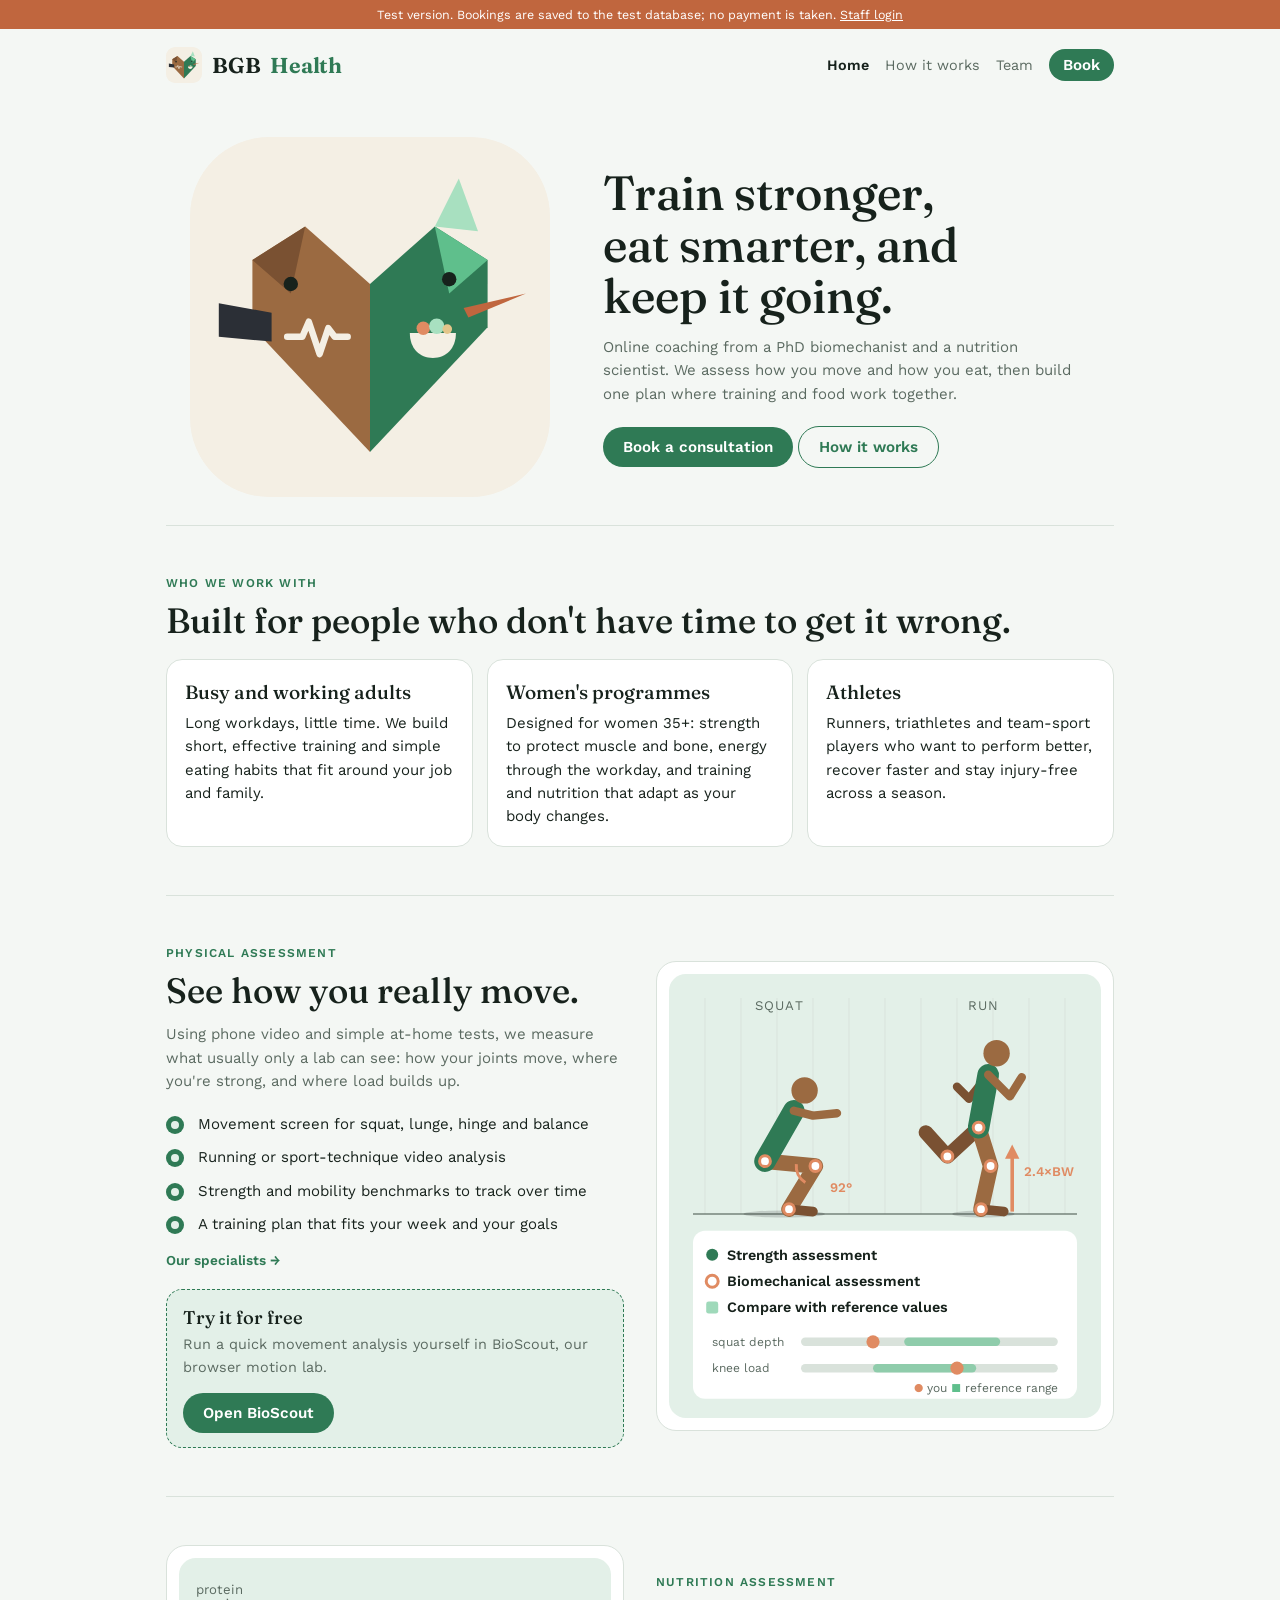
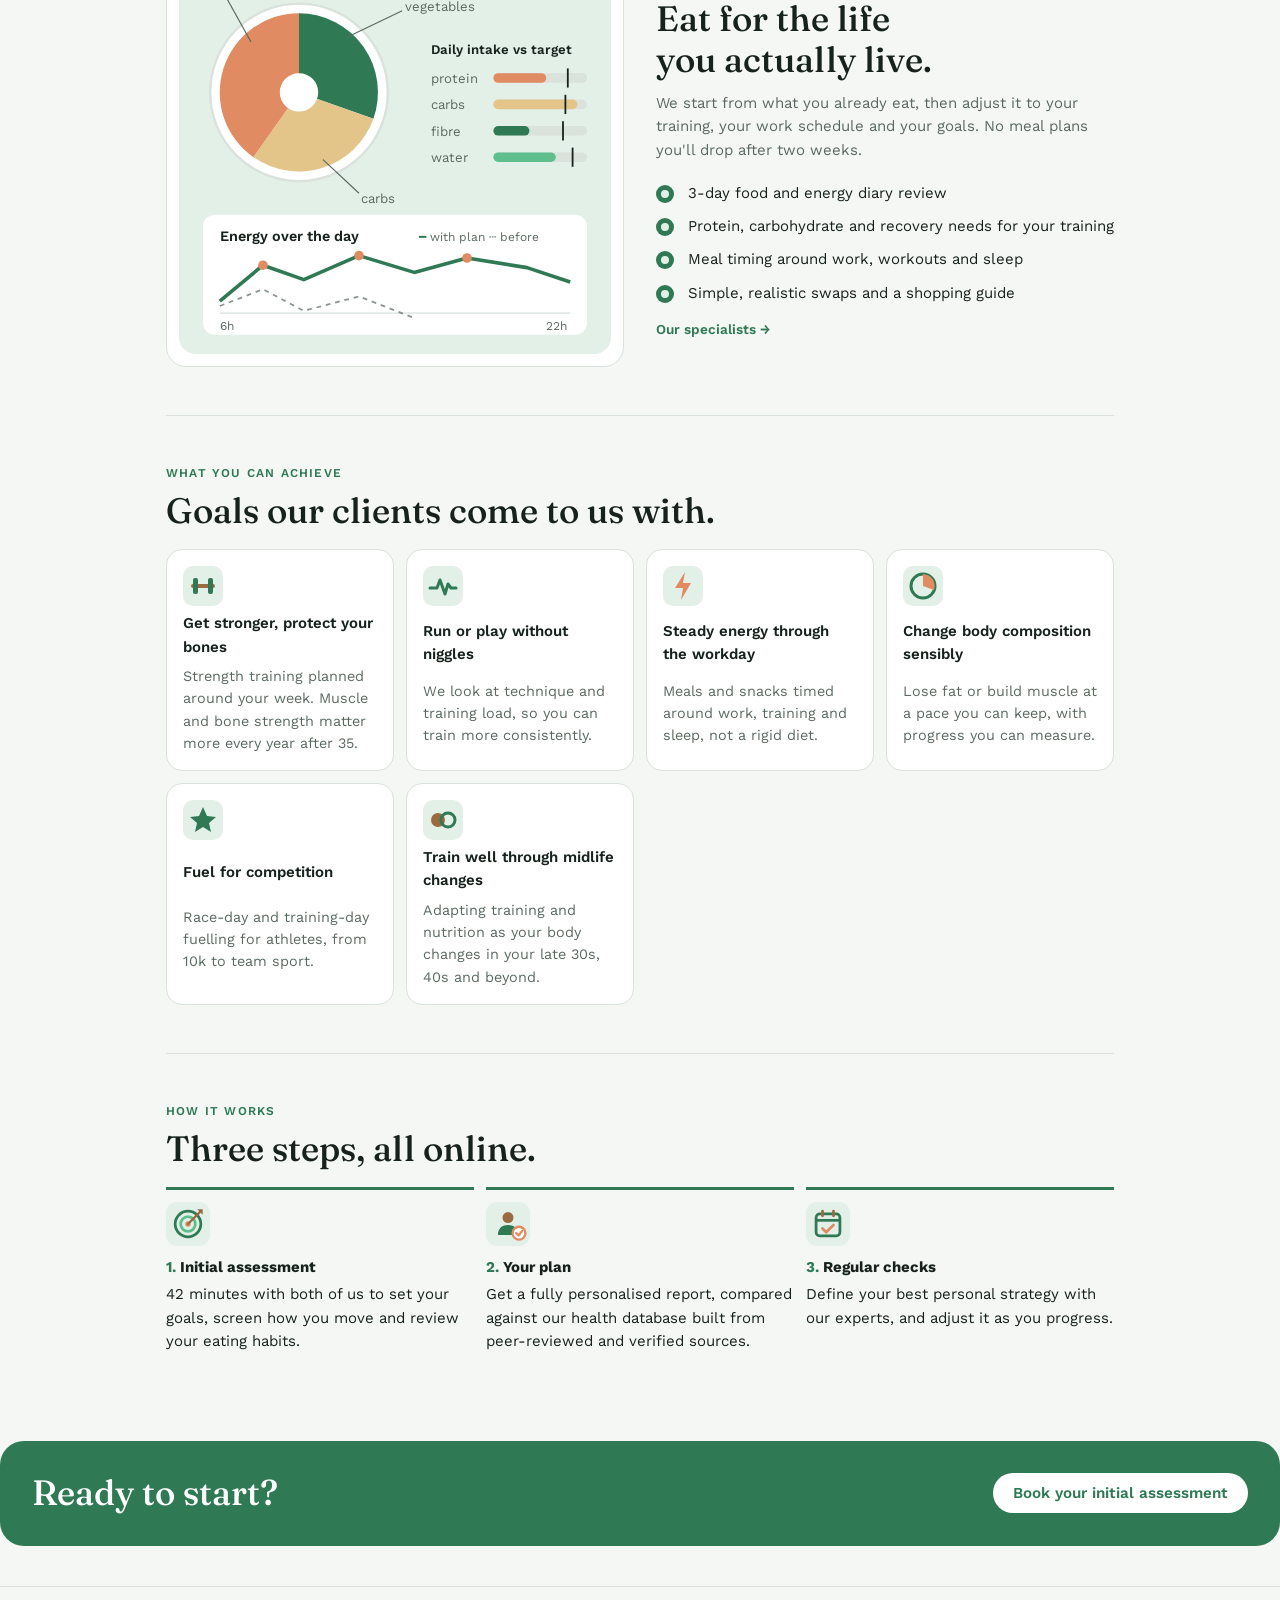
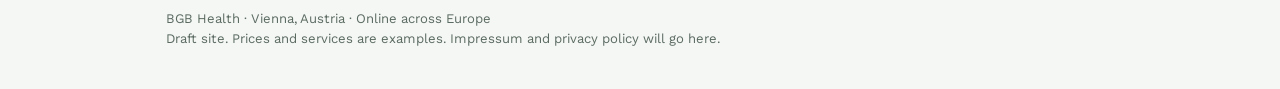
==== commit adac76c9: "Hero: large logo left, headline right; names live on Team page Co-Authored-By: Claude Opus 5.5 <nore" ====
--- a/site/index.html
+++ b/site/index.html
@@ -10,15 +10,12 @@
 <div class="w">
 <header><a href="index.html" class="logo" style="display:flex;align-items:center;gap:10px;color:inherit;text-decoration:none"><img src="../bgb-icon.svg" alt="" width="36" height="36" style="border-radius:9px">BGB <span>Health</span></a>
 <nav class="topnav"><a href="index.html" class=on>Home</a><a href="index.html#how">How it works</a><a href="team.html">Team</a><a class="btn" href="book.html" style="padding:7px 14px;color:#fff;margin-left:16px">Book</a></nav></header>
-<div class="hero">
+<div class="hero hero-logo">
+ <div class="biglogo"><img src="../bgb-icon.svg" alt="BGB Health logo"></div>
  <div>
   <h1>Train stronger, eat smarter, and keep it going.</h1>
   <p class="lede">Online coaching from a PhD biomechanist and a nutrition scientist. We assess how you move and how you eat, then build one plan where training and food work together.</p>
   <a class="btn" href="book.html">Book a consultation</a> <a class="btn ghost" href="#how">How it works</a>
- </div>
- <div class="team" id="about">
-  <a class="person" href="basilio.html"><div class="av">BG</div><div><b>Dr. Basílio Gonçalves</b><small>PhD Biomechanics · Sport Sciences. Training, running technique, joint load.</small><span class="more">View profile →</span></div></a>
-  <a class="person" href="gwen.html"><div class="av">GB</div><div><b>Ms Gwen Bachner</b><small>BSc Nutritional Sciences, MSc in progress. Performance and everyday nutrition.</small><span class="more">View profile →</span></div></a>
  </div>
 </div>
 
--- a/site/site.css
+++ b/site/site.css
@@ -113,3 +113,6 @@
 .role{background:var(--card);border:1px solid var(--line);border-radius:20px;padding:22px;display:grid;gap:10px;scroll-margin-top:20px}
 .role h3{margin:0;font-family:var(--display);font-weight:500;font-size:1.4rem}
 .sic{width:44px;height:44px;display:block;margin-bottom:10px}
+.hero-logo{grid-template-columns:1fr 1.25fr}
+.biglogo img{width:100%;max-width:360px;aspect-ratio:1;border-radius:22%;display:block;margin:0 auto}
+@media(max-width:760px){.hero-logo{grid-template-columns:1fr}.biglogo img{max-width:200px}}
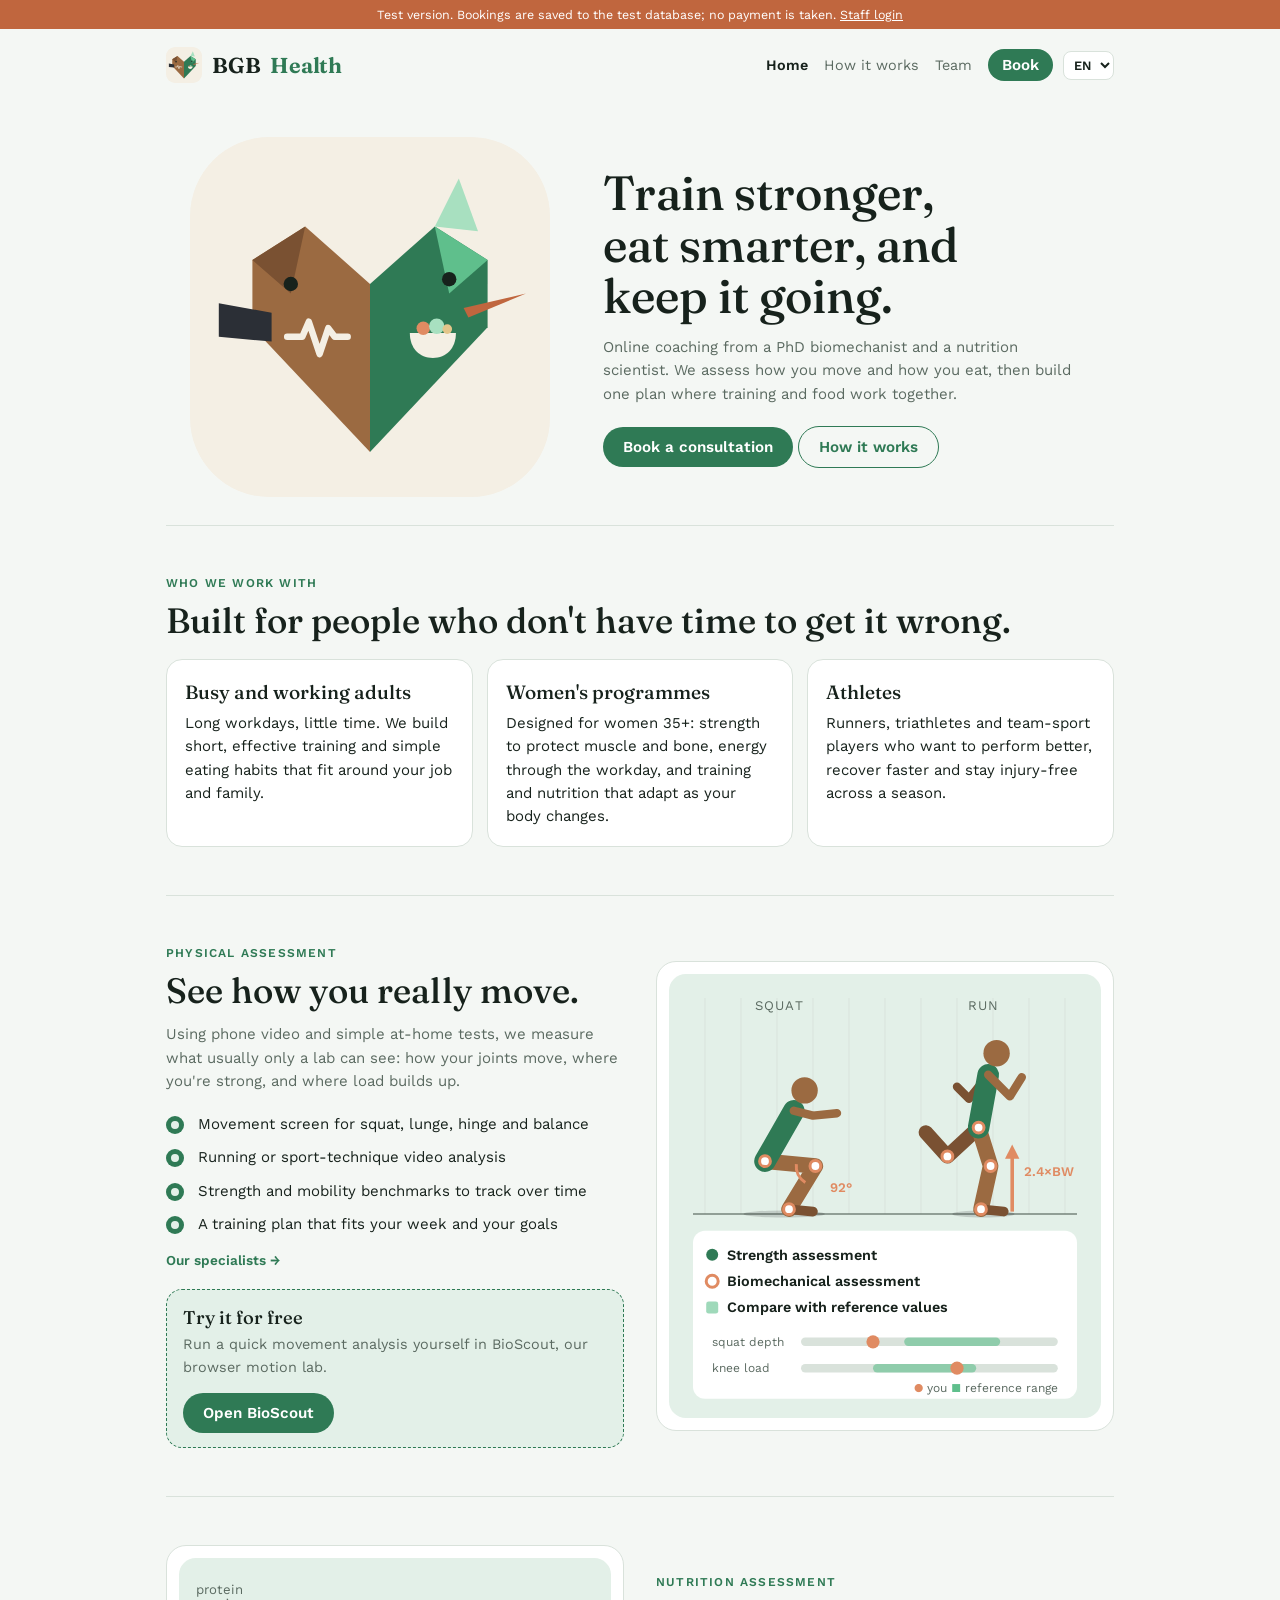
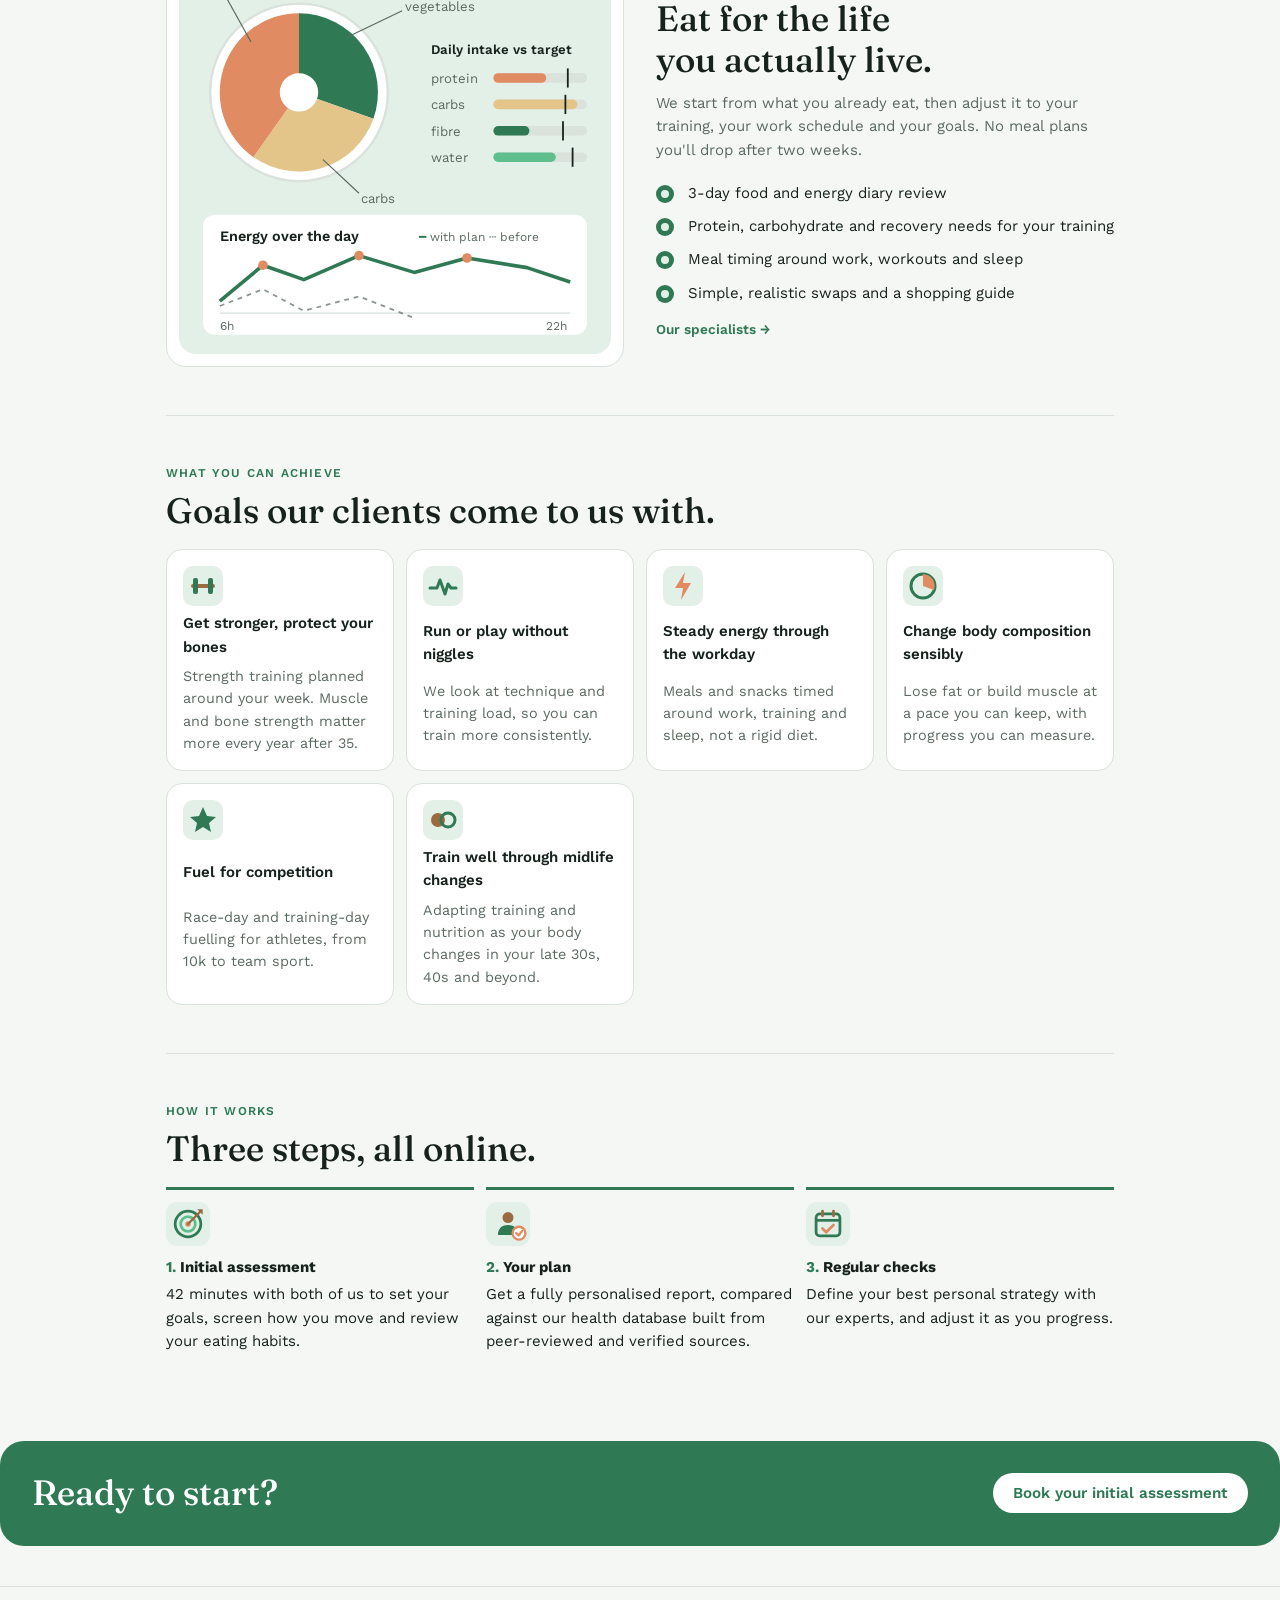
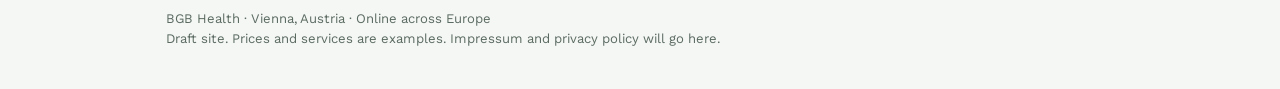
==== commit 5291ab15: "Language switcher: English, Português, Deutsch Co-Authored-By: Claude Opus 5.5 <noreply@anthropic.co" ====
--- a/site/index.html
+++ b/site/index.html
@@ -5,6 +5,7 @@
 <title>BGB Health</title>
 <link rel="stylesheet" href="https://fonts.googleapis.com/css2?family=Fraunces:opsz,wght@9..144,500;9..144,650&family=Work+Sans:wght@400;500;600&display=swap">
 <link rel="stylesheet" href="site.css">
+<script src="i18n.js"></script>
 </head><body>
 <div class="draft">Test version. Bookings are saved to the test database; no payment is taken. <a href="../bookings/">Staff login</a></div>
 <div class="w">
@@ -131,4 +132,5 @@
 </section>
 </div>
 <footer><div class="w">BGB Health · Vienna, Austria · Online across Europe<br>Draft site. Prices and services are examples. Impressum and privacy policy will go here.</div></footer>
+<script src="track.js" defer></script>
 </body></html>
--- a/site/site.css
+++ b/site/site.css
@@ -116,3 +116,27 @@
 .hero-logo{grid-template-columns:1fr 1.25fr}
 .biglogo img{width:100%;max-width:360px;aspect-ratio:1;border-radius:22%;display:block;margin:0 auto}
 @media(max-width:760px){.hero-logo{grid-template-columns:1fr}.biglogo img{max-width:200px}}
+.pill-link{display:inline-block;border:1.5px solid var(--accent);color:var(--accent);border-radius:999px;padding:5px 14px;font-weight:600;font-size:.85rem;text-decoration:none}
+.pill-link:hover{background:var(--accent2)}
+.stat-link{display:block;background:var(--card);border:1px solid var(--line);border-radius:16px;padding:16px;text-decoration:none;color:inherit}.stat-link:hover{border-color:var(--accent)}.stat-link b{font:500 1.3rem var(--display);display:block;color:var(--accent)}.stat-link span{font-size:.85rem;color:var(--muted)}
+@media(max-width:620px){.stats{grid-template-columns:1fr}}
+.tl-scroll{max-height:250px;overflow-y:auto;padding-right:8px;scrollbar-width:thin;scrollbar-color:var(--accent) transparent;-webkit-mask-image:linear-gradient(#000 85%,transparent);mask-image:linear-gradient(#000 85%,transparent);padding-bottom:28px}
+.tl-scroll:before{bottom:auto;height:calc(var(--n,12)*76px)}
+.tl-scroll:focus-visible{outline:2px solid var(--accent);outline-offset:4px}
+@media(max-width:760px){
+ header{flex-direction:column;align-items:flex-start;gap:10px;padding-bottom:6px}
+ nav.topnav{display:flex!important;gap:6px;overflow-x:auto;width:100%;padding-bottom:4px}
+ nav.topnav a:not(.btn){display:inline-block!important;margin:0!important;padding:6px 12px;border:1px solid var(--line);border-radius:999px;font-size:.88rem;white-space:nowrap;color:var(--fg)}
+ nav.topnav a.on{background:var(--accent2);border-color:var(--accent);color:var(--accent)}
+ nav.topnav a.btn{display:none!important}
+}
+@media(max-width:760px){
+ header{flex-direction:row!important;align-items:center!important;justify-content:space-between;gap:8px;flex-wrap:nowrap!important}
+ header .logo{font-size:1.1rem;gap:7px!important;flex:none}
+ header .logo img{width:30px;height:30px}
+ nav.topnav{width:auto;justify-content:flex-end;gap:2px;overflow:visible;padding:0}
+ nav.topnav a:not(.btn){border:0;padding:5px 7px;font-size:.8rem;border-radius:8px}
+}
+.langsel{font:600 .8rem var(--body);color:var(--fg);background:var(--card);border:1px solid var(--line);border-radius:8px;padding:5px 6px;margin-left:10px;cursor:pointer}
+@media(max-width:420px){nav.topnav a[href="index.html"]:not(.btn){display:none!important}.langsel{margin-left:4px;padding:4px}}
+@media(max-width:420px){header .logo{font-size:1rem}header .logo img{width:26px;height:26px}nav.topnav a:not(.btn){padding:5px 5px!important;font-size:.76rem!important}.langsel{font-size:.74rem;padding:3px 2px}}
